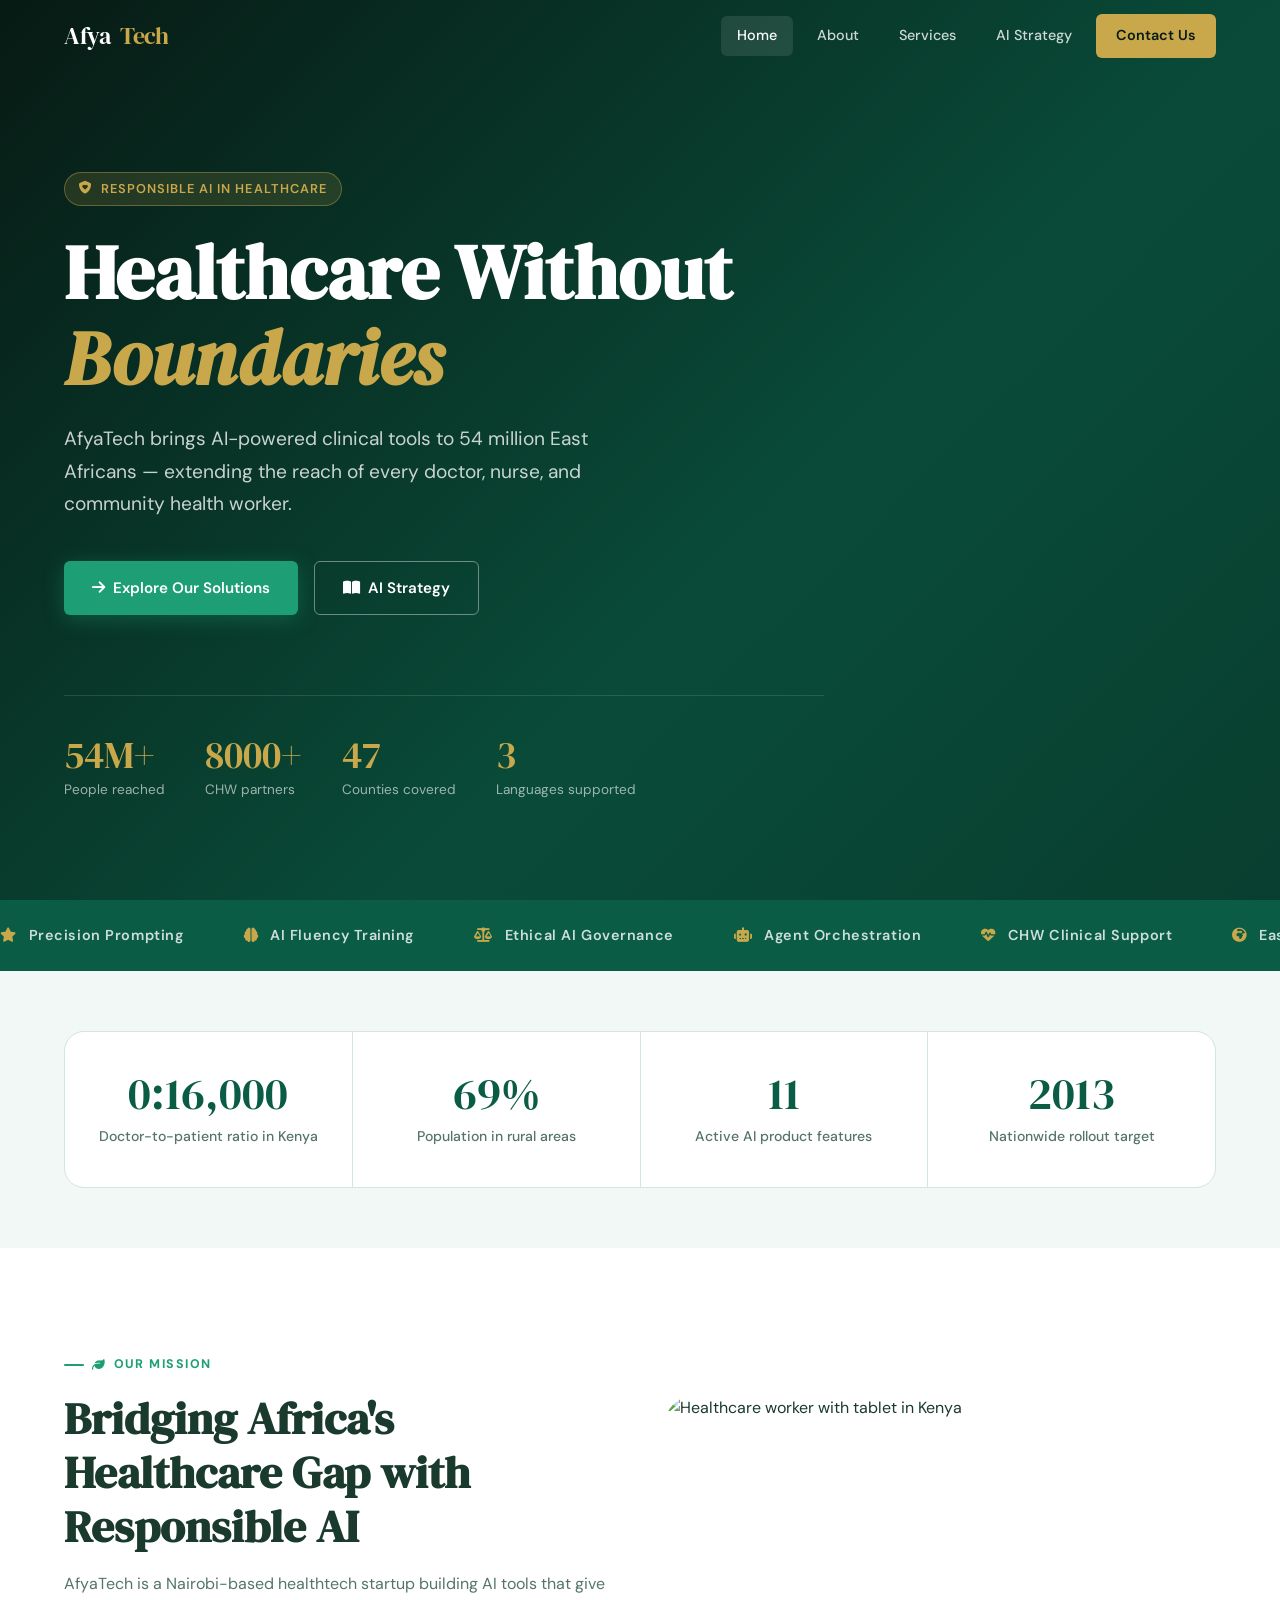
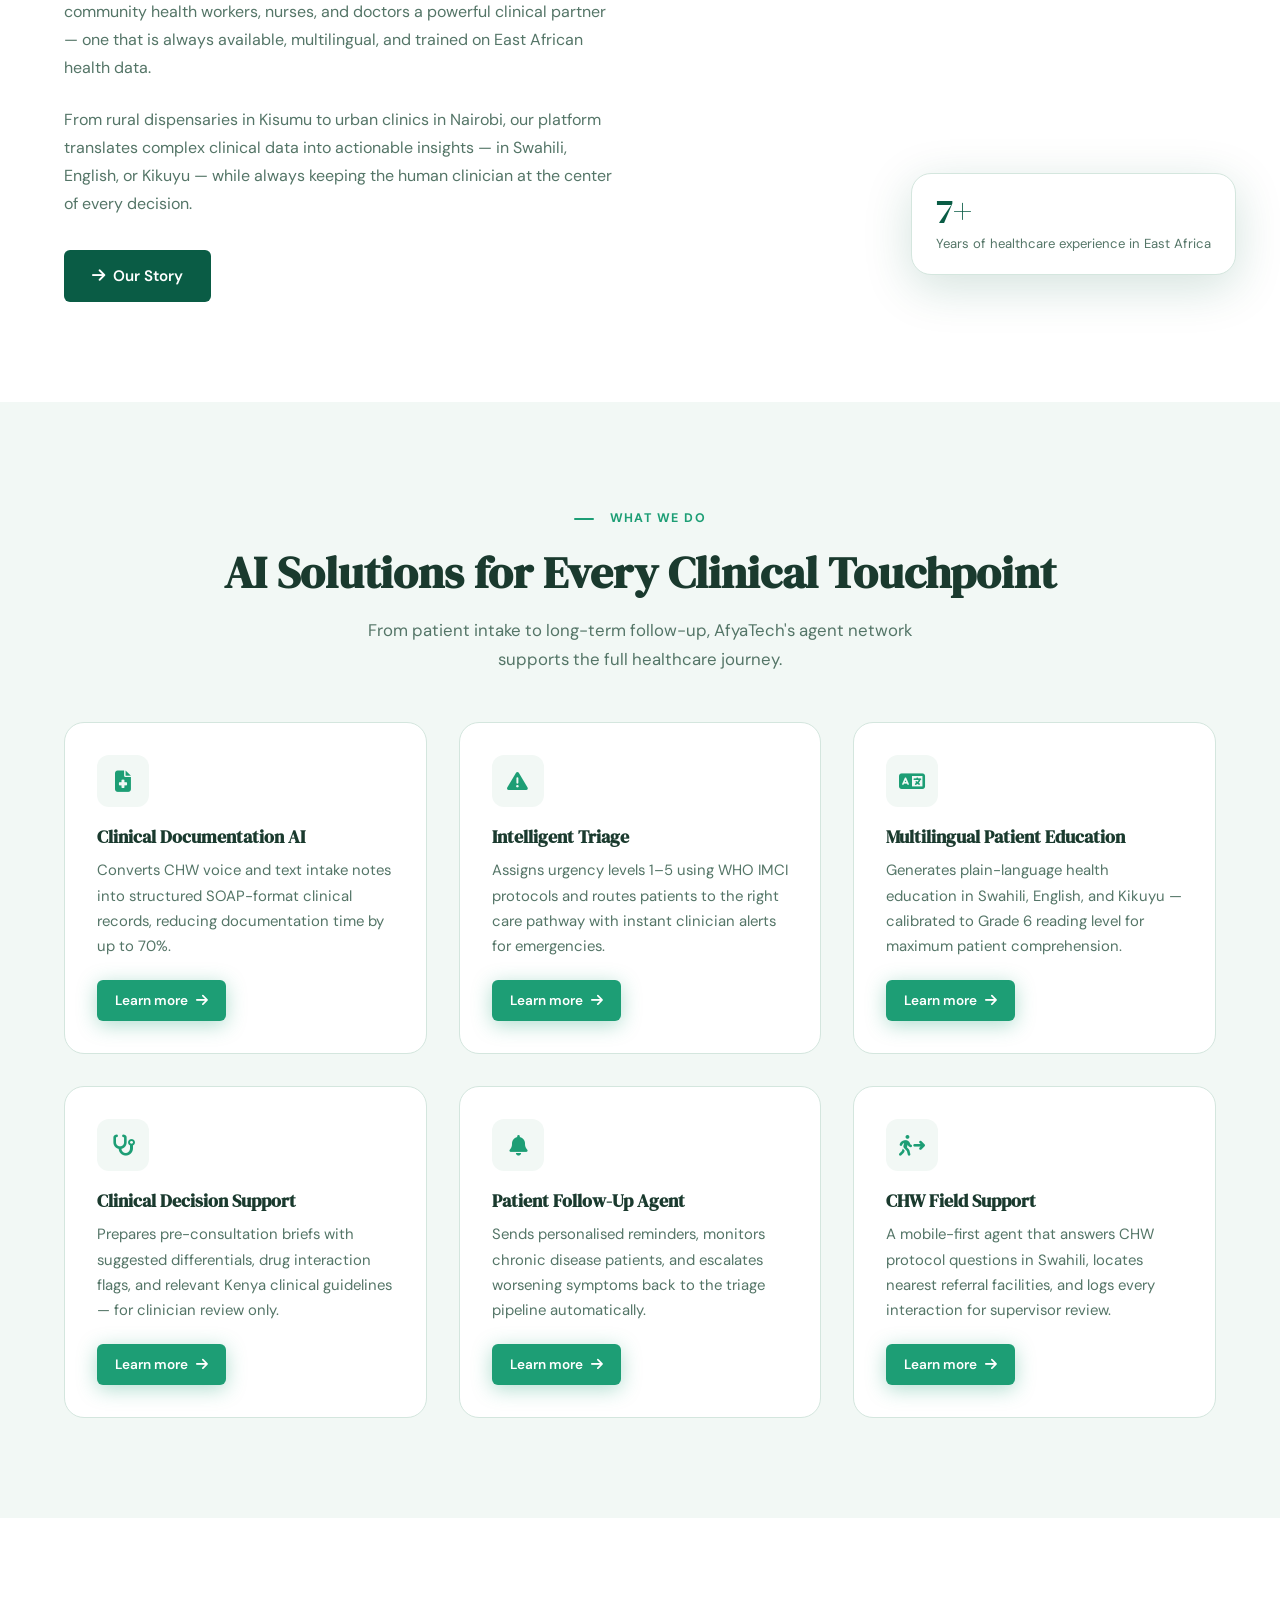
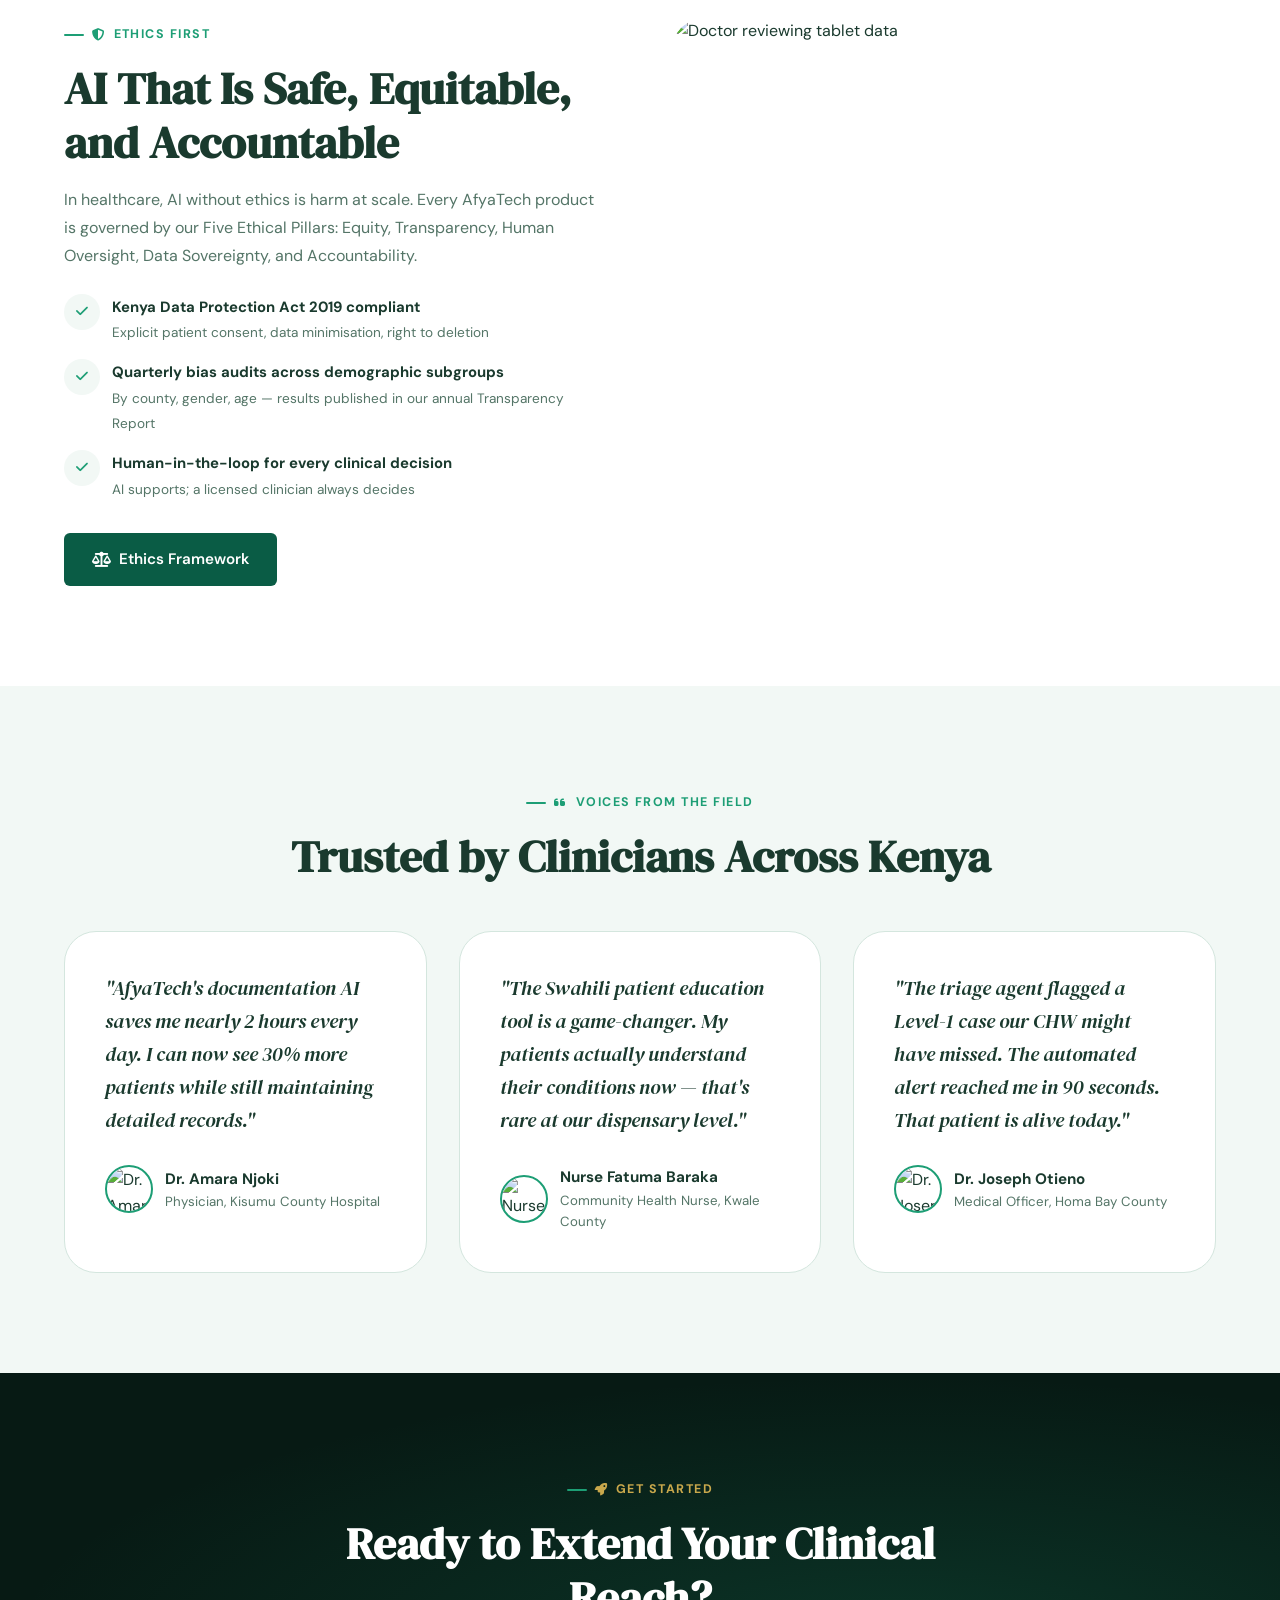
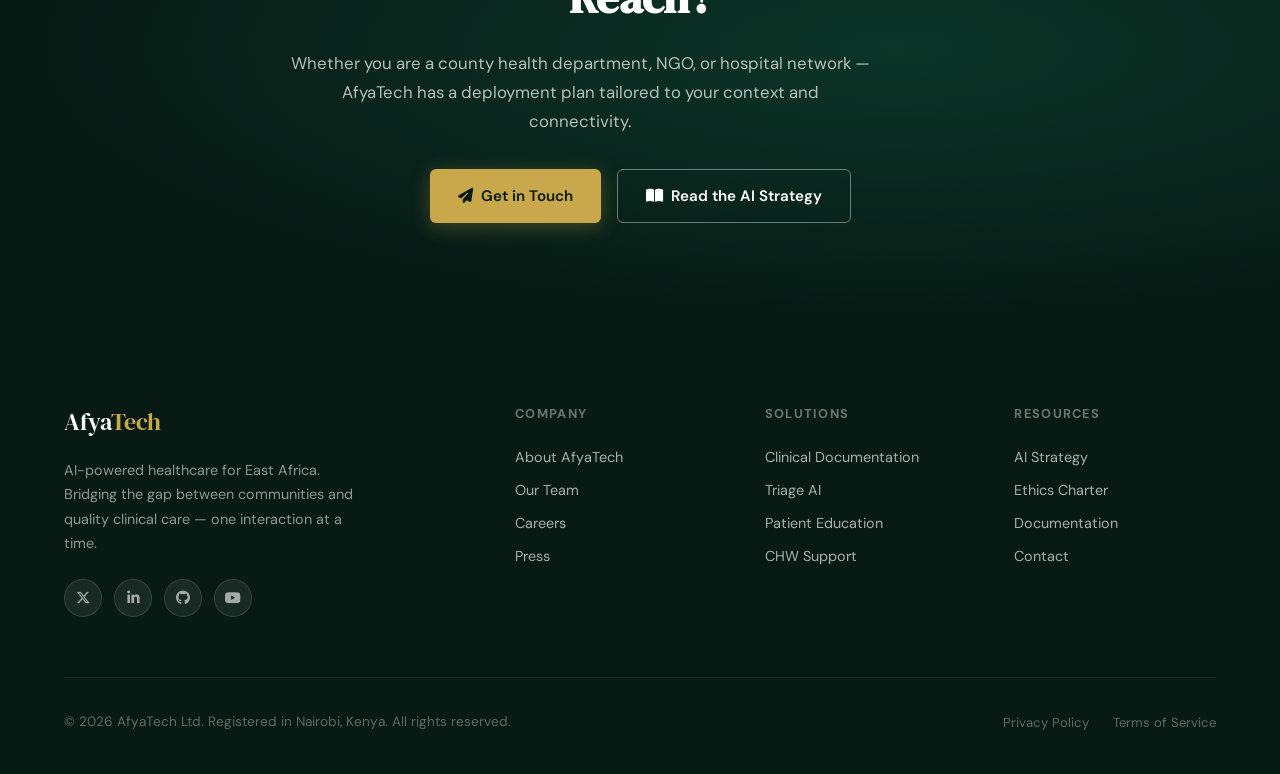
==== index.html @ 23328d5f "first commit" ====
<!DOCTYPE html>
<html lang="en">
<head>
  <meta charset="UTF-8" />
  <meta name="viewport" content="width=device-width, initial-scale=1.0" />
  <title>AfyaTech — AI-Powered Healthcare for East Africa</title>
  <meta name="description" content="AfyaTech extends quality healthcare to underserved communities across East Africa using responsible, locally-grounded artificial intelligence." />
  <link rel="stylesheet" href="css/style.css" />
  <link rel="stylesheet" href="https://cdnjs.cloudflare.com/ajax/libs/font-awesome/6.5.0/css/all.min.css" />
  <style>
    /* Home-specific styles */
    .hero--home {
      min-height: 100vh;
      background: var(--clr-dark);
    }
    .hero--home .hero__bg {
      background-image: url('https://images.unsplash.com/photo-1582719471384-894fbb16e074?w=1800&q=80');
      background-position: center 30%;
    }
    .process-step {
      text-align: center;
      padding: 32px 20px;
    }
    .process-num {
      font-family: var(--ff-display);
      font-size: 3.5rem;
      color: var(--clr-border);
      line-height: 1;
      margin-bottom: 12px;
    }
    .testimonial {
      background: var(--clr-white);
      border: 1px solid var(--clr-border);
      border-radius: var(--radius-xl);
      padding: 40px;
    }
    .testimonial__quote {
      font-family: var(--ff-display);
      font-size: 1.25rem;
      font-style: italic;
      color: var(--clr-text);
      line-height: 1.65;
      margin-bottom: 28px;
    }
    .testimonial__avatar {
      width: 48px; height: 48px;
      border-radius: 50%;
      object-fit: cover;
      border: 2px solid var(--clr-secondary);
    }
    .testimonial__name { font-weight: 700; font-size: .95rem; color: var(--clr-text); }
    .testimonial__role { font-size: .83rem; color: var(--clr-muted); }
    .mission-strip {
      background: var(--clr-primary);
      padding: 24px 0;
      overflow: hidden;
    }
    .mission-strip__inner {
      display: flex; gap: 60px;
      animation: ticker 30s linear infinite;
      white-space: nowrap;
    }
    .mission-strip__item {
      display: flex; align-items: center; gap: 12px;
      font-size: .9rem; font-weight: 600;
      color: rgba(255,255,255,.8);
      letter-spacing: .04em;
    }
    .mission-strip__item i { color: var(--clr-accent); }
    @keyframes ticker {
      from { transform: translateX(0); }
      to   { transform: translateX(-50%); }
    }
    .partner-logo {
      height: 36px;
      opacity: .4;
      filter: grayscale(100%);
      transition: opacity var(--transition), filter var(--transition);
    }
    .partner-logo:hover { opacity: .8; filter: none; }
    .partners-strip { display: flex; align-items: center; justify-content: center; gap: 48px; flex-wrap: wrap; }
    .img-pair { position: relative; }
    .img-pair__main {
      border-radius: var(--radius-xl);
      overflow: hidden;
      height: 460px;
    }
    .img-pair__main img { width: 100%; height: 100%; object-fit: cover; }
    .img-pair__badge {
      position: absolute;
      bottom: -20px; right: -20px;
      background: var(--clr-white);
      border: 1px solid var(--clr-border);
      border-radius: var(--radius-lg);
      padding: 20px 24px;
      box-shadow: var(--shadow-lg);
      min-width: 180px;
    }
    .img-pair__badge-val {
      font-family: var(--ff-display);
      font-size: 2.2rem;
      color: var(--clr-primary);
      line-height: 1;
      margin-bottom: 4px;
    }
    .img-pair__badge-lbl { font-size: .82rem; color: var(--clr-muted); }
  </style>
</head>
<body>

  <!-- NAVIGATION -->
  <nav class="nav" aria-label="Main navigation">
    <div class="container nav__inner">
      <a href="index.html" class="nav__logo">Afya<span class="nav__logo-dot">Tech</span></a>
      <div class="nav__links">
        <a href="index.html"    class="nav__link">Home</a>
        <a href="about.html"    class="nav__link">About</a>
        <a href="services.html" class="nav__link">Services</a>
        <a href="strategy.html" class="nav__link">AI Strategy</a>
        <a href="contact.html"  class="nav__link nav__cta">Contact Us</a>
      </div>
      <button class="nav__burger" aria-label="Toggle menu" aria-expanded="false">
        <span></span><span></span><span></span>
      </button>
    </div>
    <div class="nav__mobile">
      <a href="index.html"    class="nav__link">Home</a>
      <a href="about.html"    class="nav__link">About</a>
      <a href="services.html" class="nav__link">Services</a>
      <a href="strategy.html" class="nav__link">AI Strategy</a>
      <a href="contact.html"  class="nav__link nav__cta">Contact Us</a>
    </div>
  </nav>

  <!-- HERO -->
  <section class="hero hero--home">
    <div class="hero__bg"></div>
    <div class="hero__overlay"></div>
    <div class="container" style="position:relative;z-index:2;width:100%;">
      <div class="hero__content">
        <div class="hero__badge"><i class="fa-solid fa-shield-heart"></i> Responsible AI in Healthcare</div>
        <h1 class="hero__title">
          Healthcare Without<br /><em>Boundaries</em>
        </h1>
        <p class="hero__subtitle">
          AfyaTech brings AI-powered clinical tools to 54 million East Africans — extending
          the reach of every doctor, nurse, and community health worker.
        </p>
        <div class="hero__actions">
          <a href="services.html" class="btn btn--primary"><i class="fa-solid fa-arrow-right"></i> Explore Our Solutions</a>
          <a href="strategy.html" class="btn btn--outline"><i class="fa-solid fa-book-open"></i> AI Strategy</a>
        </div>
        <div class="hero__stats">
          <div>
            <div class="hero__stat-val"><span data-target="54" data-suffix="M+">0M+</span></div>
            <div class="hero__stat-lbl">People reached</div>
          </div>
          <div>
            <div class="hero__stat-val"><span data-target="8000" data-suffix="+">0+</span></div>
            <div class="hero__stat-lbl">CHW partners</div>
          </div>
          <div>
            <div class="hero__stat-val"><span data-target="47" data-suffix="">0</span></div>
            <div class="hero__stat-lbl">Counties covered</div>
          </div>
          <div>
            <div class="hero__stat-val"><span data-target="3" data-suffix="">0</span></div>
            <div class="hero__stat-lbl">Languages supported</div>
          </div>
        </div>
      </div>
    </div>
  </section>

  <!-- TICKER STRIP -->
  <div class="mission-strip">
    <div class="mission-strip__inner">
      <div class="mission-strip__item"><i class="fa-solid fa-star"></i> Precision Prompting</div>
      <div class="mission-strip__item"><i class="fa-solid fa-brain"></i> AI Fluency Training</div>
      <div class="mission-strip__item"><i class="fa-solid fa-scale-balanced"></i> Ethical AI Governance</div>
      <div class="mission-strip__item"><i class="fa-solid fa-robot"></i> Agent Orchestration</div>
      <div class="mission-strip__item"><i class="fa-solid fa-heart-pulse"></i> CHW Clinical Support</div>
      <div class="mission-strip__item"><i class="fa-solid fa-globe-africa"></i> East Africa Focused</div>
      <div class="mission-strip__item"><i class="fa-solid fa-language"></i> Swahili · English · Kikuyu</div>
      <!-- duplicate for infinite scroll -->
      <div class="mission-strip__item"><i class="fa-solid fa-star"></i> Precision Prompting</div>
      <div class="mission-strip__item"><i class="fa-solid fa-brain"></i> AI Fluency Training</div>
      <div class="mission-strip__item"><i class="fa-solid fa-scale-balanced"></i> Ethical AI Governance</div>
      <div class="mission-strip__item"><i class="fa-solid fa-robot"></i> Agent Orchestration</div>
      <div class="mission-strip__item"><i class="fa-solid fa-heart-pulse"></i> CHW Clinical Support</div>
      <div class="mission-strip__item"><i class="fa-solid fa-globe-africa"></i> East Africa Focused</div>
      <div class="mission-strip__item"><i class="fa-solid fa-language"></i> Swahili · English · Kikuyu</div>
    </div>
  </div>

  <!-- STATS -->
  <section class="section--sm bg-light">
    <div class="container">
      <div class="stats-grid reveal">
        <div class="stat-box">
          <div class="stat-box__val"><span data-target="1" data-suffix=":16,000">0</span></div>
          <div class="stat-box__lbl">Doctor-to-patient ratio in Kenya</div>
        </div>
        <div class="stat-box">
          <div class="stat-box__val"><span data-target="70" data-suffix="%">0%</span></div>
          <div class="stat-box__lbl">Population in rural areas</div>
        </div>
        <div class="stat-box">
          <div class="stat-box__val"><span data-target="12" data-suffix="">0</span></div>
          <div class="stat-box__lbl">Active AI product features</div>
        </div>
        <div class="stat-box">
          <div class="stat-box__val"><span data-target="2027" data-suffix="">0</span></div>
          <div class="stat-box__lbl">Nationwide rollout target</div>
        </div>
      </div>
    </div>
  </section>

  <!-- ABOUT / MISSION -->
  <section class="section">
    <div class="container">
      <div class="grid-2">
        <div class="reveal" data-delay="0">
          <p class="section-eyebrow"><i class="fa-solid fa-leaf"></i> Our Mission</p>
          <h2 class="section-title">Bridging Africa's Healthcare Gap with Responsible AI</h2>
          <p class="mb-24">AfyaTech is a Nairobi-based healthtech startup building AI tools that give community health workers, nurses, and doctors a powerful clinical partner — one that is always available, multilingual, and trained on East African health data.</p>
          <p class="mb-32">From rural dispensaries in Kisumu to urban clinics in Nairobi, our platform translates complex clinical data into actionable insights — in Swahili, English, or Kikuyu — while always keeping the human clinician at the center of every decision.</p>
          <a href="about.html" class="btn btn--dark"><i class="fa-solid fa-arrow-right"></i> Our Story</a>
        </div>
        <div class="img-pair reveal" data-delay="150">
          <div class="img-pair__main">
            <img src="https://images.unsplash.com/photo-1551884170-09fb70a3a2ed?w=900&q=80" alt="Healthcare worker with tablet in Kenya" loading="lazy" />
          </div>
          <div class="img-pair__badge">
            <div class="img-pair__badge-val"><span data-target="8" data-suffix="+">0+</span></div>
            <div class="img-pair__badge-lbl">Years of healthcare experience in East Africa</div>
          </div>
        </div>
      </div>
    </div>
  </section>

  <!-- SERVICES OVERVIEW -->
  <section class="section bg-light">
    <div class="container">
      <div class="section-header--center mb-48 reveal">
        <p class="section-eyebrow"><i class="fa-solid fa-grid-2"></i> What We Do</p>
        <h2 class="section-title">AI Solutions for Every Clinical Touchpoint</h2>
        <p class="section-sub">From patient intake to long-term follow-up, AfyaTech's agent network supports the full healthcare journey.</p>
      </div>
      <div class="grid-3">
        <div class="card reveal" data-delay="0">
          <div class="card__icon"><i class="fa-solid fa-file-medical"></i></div>
          <h3 class="card__title">Clinical Documentation AI</h3>
          <p class="card__text">Converts CHW voice and text intake notes into structured SOAP-format clinical records, reducing documentation time by up to 70%.</p>
          <a href="services.html" class="btn btn--primary" style="margin-top:20px;font-size:.85rem;padding:10px 18px;">Learn more <i class="fa-solid fa-arrow-right"></i></a>
        </div>
        <div class="card reveal" data-delay="100">
          <div class="card__icon"><i class="fa-solid fa-triangle-exclamation"></i></div>
          <h3 class="card__title">Intelligent Triage</h3>
          <p class="card__text">Assigns urgency levels 1–5 using WHO IMCI protocols and routes patients to the right care pathway with instant clinician alerts for emergencies.</p>
          <a href="services.html" class="btn btn--primary" style="margin-top:20px;font-size:.85rem;padding:10px 18px;">Learn more <i class="fa-solid fa-arrow-right"></i></a>
        </div>
        <div class="card reveal" data-delay="200">
          <div class="card__icon"><i class="fa-solid fa-language"></i></div>
          <h3 class="card__title">Multilingual Patient Education</h3>
          <p class="card__text">Generates plain-language health education in Swahili, English, and Kikuyu — calibrated to Grade 6 reading level for maximum patient comprehension.</p>
          <a href="services.html" class="btn btn--primary" style="margin-top:20px;font-size:.85rem;padding:10px 18px;">Learn more <i class="fa-solid fa-arrow-right"></i></a>
        </div>
        <div class="card reveal" data-delay="0">
          <div class="card__icon"><i class="fa-solid fa-stethoscope"></i></div>
          <h3 class="card__title">Clinical Decision Support</h3>
          <p class="card__text">Prepares pre-consultation briefs with suggested differentials, drug interaction flags, and relevant Kenya clinical guidelines — for clinician review only.</p>
          <a href="services.html" class="btn btn--primary" style="margin-top:20px;font-size:.85rem;padding:10px 18px;">Learn more <i class="fa-solid fa-arrow-right"></i></a>
        </div>
        <div class="card reveal" data-delay="100">
          <div class="card__icon"><i class="fa-solid fa-bell"></i></div>
          <h3 class="card__title">Patient Follow-Up Agent</h3>
          <p class="card__text">Sends personalised reminders, monitors chronic disease patients, and escalates worsening symptoms back to the triage pipeline automatically.</p>
          <a href="services.html" class="btn btn--primary" style="margin-top:20px;font-size:.85rem;padding:10px 18px;">Learn more <i class="fa-solid fa-arrow-right"></i></a>
        </div>
        <div class="card reveal" data-delay="200">
          <div class="card__icon"><i class="fa-solid fa-person-walking-arrow-right"></i></div>
          <h3 class="card__title">CHW Field Support</h3>
          <p class="card__text">A mobile-first agent that answers CHW protocol questions in Swahili, locates nearest referral facilities, and logs every interaction for supervisor review.</p>
          <a href="services.html" class="btn btn--primary" style="margin-top:20px;font-size:.85rem;padding:10px 18px;">Learn more <i class="fa-solid fa-arrow-right"></i></a>
        </div>
      </div>
    </div>
  </section>

  <!-- IMAGE CONTENT SECTION -->
  <section class="section">
    <div class="container">
      <div class="grid-2" style="gap:64px;">
        <div class="reveal">
          <p class="section-eyebrow"><i class="fa-solid fa-shield-halved"></i> Ethics First</p>
          <h2 class="section-title">AI That Is Safe, Equitable, and Accountable</h2>
          <p class="mb-24">In healthcare, AI without ethics is harm at scale. Every AfyaTech product is governed by our Five Ethical Pillars: Equity, Transparency, Human Oversight, Data Sovereignty, and Accountability.</p>
          <div style="display:flex;flex-direction:column;gap:14px;margin-bottom:32px;">
            <div style="display:flex;align-items:flex-start;gap:12px;">
              <div style="width:36px;height:36px;background:var(--clr-light);border-radius:50%;display:flex;align-items:center;justify-content:center;flex-shrink:0;"><i class="fa-solid fa-check" style="color:var(--clr-secondary);font-size:.85rem;"></i></div>
              <div><strong style="font-size:.93rem;">Kenya Data Protection Act 2019 compliant</strong><br/><span style="font-size:.85rem;color:var(--clr-muted);">Explicit patient consent, data minimisation, right to deletion</span></div>
            </div>
            <div style="display:flex;align-items:flex-start;gap:12px;">
              <div style="width:36px;height:36px;background:var(--clr-light);border-radius:50%;display:flex;align-items:center;justify-content:center;flex-shrink:0;"><i class="fa-solid fa-check" style="color:var(--clr-secondary);font-size:.85rem;"></i></div>
              <div><strong style="font-size:.93rem;">Quarterly bias audits across demographic subgroups</strong><br/><span style="font-size:.85rem;color:var(--clr-muted);">By county, gender, age — results published in our annual Transparency Report</span></div>
            </div>
            <div style="display:flex;align-items:flex-start;gap:12px;">
              <div style="width:36px;height:36px;background:var(--clr-light);border-radius:50%;display:flex;align-items:center;justify-content:center;flex-shrink:0;"><i class="fa-solid fa-check" style="color:var(--clr-secondary);font-size:.85rem;"></i></div>
              <div><strong style="font-size:.93rem;">Human-in-the-loop for every clinical decision</strong><br/><span style="font-size:.85rem;color:var(--clr-muted);">AI supports; a licensed clinician always decides</span></div>
            </div>
          </div>
          <a href="strategy.html#ethics" class="btn btn--dark"><i class="fa-solid fa-scale-balanced"></i> Ethics Framework</a>
        </div>
        <div class="split-img reveal" data-delay="150">
          <img src="https://images.unsplash.com/photo-1576091160550-2173dba999ef?w=900&q=80" alt="Doctor reviewing tablet data" loading="lazy" style="border-radius:var(--radius-xl);width:100%;height:480px;object-fit:cover;" />
        </div>
      </div>
    </div>
  </section>

  <!-- TESTIMONIALS -->
  <section class="section bg-light">
    <div class="container">
      <div class="section-header--center mb-48 reveal">
        <p class="section-eyebrow"><i class="fa-solid fa-quote-left"></i> Voices from the Field</p>
        <h2 class="section-title">Trusted by Clinicians Across Kenya</h2>
      </div>
      <div class="grid-3">
        <div class="testimonial reveal" data-delay="0">
          <p class="testimonial__quote">"AfyaTech's documentation AI saves me nearly 2 hours every day. I can now see 30% more patients while still maintaining detailed records."</p>
          <div style="display:flex;align-items:center;gap:12px;">
            <img class="testimonial__avatar" src="https://images.unsplash.com/photo-1612349317150-e413f6a5b16d?w=100&q=80" alt="Dr. Amara Njoki" loading="lazy" />
            <div><div class="testimonial__name">Dr. Amara Njoki</div><div class="testimonial__role">Physician, Kisumu County Hospital</div></div>
          </div>
        </div>
        <div class="testimonial reveal" data-delay="100">
          <p class="testimonial__quote">"The Swahili patient education tool is a game-changer. My patients actually understand their conditions now — that's rare at our dispensary level."</p>
          <div style="display:flex;align-items:center;gap:12px;">
            <img class="testimonial__avatar" src="https://images.unsplash.com/photo-1559839734-2b71ea197ec2?w=100&q=80" alt="Nurse Fatuma Baraka" loading="lazy" />
            <div><div class="testimonial__name">Nurse Fatuma Baraka</div><div class="testimonial__role">Community Health Nurse, Kwale County</div></div>
          </div>
        </div>
        <div class="testimonial reveal" data-delay="200">
          <p class="testimonial__quote">"The triage agent flagged a Level-1 case our CHW might have missed. The automated alert reached me in 90 seconds. That patient is alive today."</p>
          <div style="display:flex;align-items:center;gap:12px;">
            <img class="testimonial__avatar" src="https://images.unsplash.com/photo-1537368910025-700350fe46c7?w=100&q=80" alt="Dr. Joseph Otieno" loading="lazy" />
            <div><div class="testimonial__name">Dr. Joseph Otieno</div><div class="testimonial__role">Medical Officer, Homa Bay County</div></div>
          </div>
        </div>
      </div>
    </div>
  </section>

  <!-- CTA SECTION -->
  <section class="section cta-section">
    <div class="container" style="position:relative;z-index:2;">
      <div style="max-width:700px;margin:0 auto;text-align:center;">
        <p class="section-eyebrow" style="justify-content:center;color:var(--clr-accent);"><i class="fa-solid fa-rocket"></i> Get Started</p>
        <h2 class="section-title section-title--white mb-24">Ready to Extend Your Clinical Reach?</h2>
        <p class="section-sub section-sub--white mb-32">Whether you are a county health department, NGO, or hospital network — AfyaTech has a deployment plan tailored to your context and connectivity.</p>
        <div style="display:flex;gap:16px;justify-content:center;flex-wrap:wrap;">
          <a href="contact.html" class="btn btn--gold"><i class="fa-solid fa-paper-plane"></i> Get in Touch</a>
          <a href="strategy.html" class="btn btn--outline"><i class="fa-solid fa-book-open"></i> Read the AI Strategy</a>
        </div>
      </div>
    </div>
  </section>

  <!-- FOOTER -->
  <footer class="footer">
    <div class="container">
      <div class="footer__grid">
        <div class="footer__brand">
          <div class="footer__logo">Afya<span style="color:var(--clr-accent);">Tech</span></div>
          <p>AI-powered healthcare for East Africa. Bridging the gap between communities and quality clinical care — one interaction at a time.</p>
          <div class="footer__socials" style="margin-top:24px;">
            <a href="#" class="footer__social" aria-label="Twitter"><i class="fa-brands fa-x-twitter"></i></a>
            <a href="#" class="footer__social" aria-label="LinkedIn"><i class="fa-brands fa-linkedin-in"></i></a>
            <a href="#" class="footer__social" aria-label="GitHub"><i class="fa-brands fa-github"></i></a>
            <a href="#" class="footer__social" aria-label="YouTube"><i class="fa-brands fa-youtube"></i></a>
          </div>
        </div>
        <div>
          <p class="footer__col-title">Company</p>
          <a href="about.html"    class="footer__link">About AfyaTech</a>
          <a href="about.html#team"   class="footer__link">Our Team</a>
          <a href="contact.html"  class="footer__link">Careers</a>
          <a href="contact.html"  class="footer__link">Press</a>
        </div>
        <div>
          <p class="footer__col-title">Solutions</p>
          <a href="services.html" class="footer__link">Clinical Documentation</a>
          <a href="services.html" class="footer__link">Triage AI</a>
          <a href="services.html" class="footer__link">Patient Education</a>
          <a href="services.html" class="footer__link">CHW Support</a>
        </div>
        <div>
          <p class="footer__col-title">Resources</p>
          <a href="strategy.html" class="footer__link">AI Strategy</a>
          <a href="strategy.html" class="footer__link">Ethics Charter</a>
          <a href="contact.html"  class="footer__link">Documentation</a>
          <a href="contact.html"  class="footer__link">Contact</a>
        </div>
      </div>
      <div class="footer__bottom">
        <p class="footer__copy">&copy; 2026 AfyaTech Ltd. Registered in Nairobi, Kenya. All rights reserved.</p>
        <div style="display:flex;gap:24px;">
          <a href="#" style="font-size:.82rem;color:rgba(255,255,255,.35);">Privacy Policy</a>
          <a href="#" style="font-size:.82rem;color:rgba(255,255,255,.35);">Terms of Service</a>
        </div>
      </div>
    </div>
  </footer>

  <script src="js/main.js"></script>
</body>
</html>
---- css/style.css ----
/* ============================================================
   AfyaTech — Global Stylesheet
   Theme: Refined Medical Green · DM Serif + DM Sans
   ============================================================ */

@import url('https://fonts.googleapis.com/css2?family=DM+Serif+Display:ital@0;1&family=DM+Sans:wght@300;400;500;600;700&display=swap');

/* ---------- CSS Variables ---------- */
:root {
  --clr-primary:   #0A5C45;
  --clr-secondary: #1D9E75;
  --clr-accent:    #C9A84C;
  --clr-dark:      #071A14;
  --clr-mid:       #1A3A2E;
  --clr-light:     #F2F8F5;
  --clr-white:     #FFFFFF;
  --clr-text:      #1A3A2E;
  --clr-muted:     #547567;
  --clr-border:    #D4E6DE;

  --ff-display: 'DM Serif Display', Georgia, serif;
  --ff-body:    'DM Sans', system-ui, sans-serif;

  --radius-sm: 6px;
  --radius-md: 12px;
  --radius-lg: 20px;
  --radius-xl: 32px;

  --shadow-sm: 0 1px 4px rgba(10,92,69,.08);
  --shadow-md: 0 4px 20px rgba(10,92,69,.12);
  --shadow-lg: 0 12px 48px rgba(10,92,69,.18);

  --nav-h: 72px;
  --max-w: 1200px;
  --transition: 0.3s cubic-bezier(.25,.46,.45,.94);
}

/* ---------- Reset ---------- */
*, *::before, *::after { box-sizing: border-box; margin: 0; padding: 0; }
html { scroll-behavior: smooth; -webkit-text-size-adjust: 100%; }
body {
  font-family: var(--ff-body);
  color: var(--clr-text);
  background: var(--clr-white);
  line-height: 1.6;
  overflow-x: hidden;
}
img { display: block; max-width: 100%; }
a { text-decoration: none; color: inherit; }
button { font-family: var(--ff-body); cursor: pointer; border: none; background: none; }
ul { list-style: none; }

/* ---------- Typography ---------- */
.display { font-family: var(--ff-display); }
h1,h2,h3,h4,h5 { font-family: var(--ff-display); line-height: 1.2; color: var(--clr-text); }
h1 { font-size: clamp(2.4rem, 5vw, 4rem); }
h2 { font-size: clamp(1.8rem, 3.5vw, 2.8rem); }
h3 { font-size: clamp(1.2rem, 2vw, 1.5rem); }
h4 { font-size: 1.1rem; font-weight: 600; }
p  { font-size: 1rem; line-height: 1.75; color: var(--clr-muted); }

/* ---------- Layout ---------- */
.container { width: 100%; max-width: var(--max-w); margin: 0 auto; padding: 0 24px; }
.section    { padding: 100px 0; }
.section--sm { padding: 60px 0; }
.grid-2 { display: grid; grid-template-columns: 1fr 1fr; gap: 48px; align-items: center; }
.grid-3 { display: grid; grid-template-columns: repeat(3, 1fr); gap: 32px; }
.grid-4 { display: grid; grid-template-columns: repeat(4, 1fr); gap: 24px; }

/* ---------- Navigation ---------- */
.nav {
  position: fixed; top: 0; left: 0; right: 0;
  height: var(--nav-h);
  z-index: 1000;
  transition: background var(--transition), box-shadow var(--transition);
}
.nav.scrolled {
  background: rgba(7,26,20,.97);
  backdrop-filter: blur(16px);
  box-shadow: 0 2px 24px rgba(0,0,0,.25);
}
.nav__inner {
  display: flex; align-items: center; justify-content: space-between;
  height: 100%;
}
.nav__logo {
  display: flex; align-items: center; gap: 10px;
  font-family: var(--ff-display);
  font-size: 1.5rem;
  color: var(--clr-white);
  letter-spacing: -.02em;
}
.nav__logo-dot { color: var(--clr-accent); }
.nav__links {
  display: flex; align-items: center; gap: 8px;
}
.nav__link {
  font-size: .9rem;
  font-weight: 500;
  color: rgba(255,255,255,.8);
  padding: 8px 16px;
  border-radius: var(--radius-sm);
  transition: color var(--transition), background var(--transition);
}
.nav__link:hover,
.nav__link.active { color: var(--clr-white); background: rgba(255,255,255,.1); }
.nav__cta {
  background: var(--clr-accent);
  color: var(--clr-dark) !important;
  font-weight: 600;
  padding: 10px 20px;
  border-radius: var(--radius-sm);
  transition: opacity var(--transition), transform var(--transition);
}
.nav__cta:hover { opacity: .9; transform: translateY(-1px); }
.nav__burger {
  display: none;
  flex-direction: column; gap: 5px;
  padding: 8px; cursor: pointer;
}
.nav__burger span {
  width: 24px; height: 2px;
  background: var(--clr-white);
  border-radius: 2px;
  transition: var(--transition);
}
.nav__mobile {
  display: none;
  position: fixed; top: var(--nav-h); left: 0; right: 0;
  background: rgba(7,26,20,.98);
  backdrop-filter: blur(16px);
  padding: 24px;
  flex-direction: column; gap: 4px;
  z-index: 999;
  border-top: 1px solid rgba(255,255,255,.08);
}
.nav__mobile.open { display: flex; }
.nav__mobile .nav__link {
  width: 100%; padding: 14px 16px;
  border-radius: var(--radius-md);
  font-size: 1rem;
}
.nav__mobile .nav__cta { width: 100%; text-align: center; margin-top: 8px; }

/* ---------- Hero ---------- */
.hero {
  min-height: 100vh;
  position: relative;
  display: flex; align-items: center;
  overflow: hidden;
  padding-top: var(--nav-h);
}
.hero__bg {
  position: absolute; inset: 0;
  background-size: cover; background-position: center;
}
.hero__overlay {
  position: absolute; inset: 0;
  background: linear-gradient(135deg, rgba(7,26,20,.92) 0%, rgba(10,92,69,.75) 60%, rgba(10,92,69,.55) 100%);
}
.hero__content {
  position: relative; z-index: 2;
  max-width: 760px;
}
.hero__badge {
  display: inline-flex; align-items: center; gap: 8px;
  background: rgba(201,168,76,.15);
  border: 1px solid rgba(201,168,76,.4);
  color: var(--clr-accent);
  font-size: .8rem;
  font-weight: 600;
  letter-spacing: .08em;
  text-transform: uppercase;
  padding: 6px 14px;
  border-radius: 40px;
  margin-bottom: 24px;
}
.hero__title {
  font-family: var(--ff-display);
  font-size: clamp(2.8rem, 6vw, 5rem);
  color: var(--clr-white);
  line-height: 1.1;
  margin-bottom: 24px;
}
.hero__title em { color: var(--clr-accent); font-style: italic; }
.hero__subtitle {
  font-size: clamp(1rem, 2vw, 1.2rem);
  color: rgba(255,255,255,.78);
  max-width: 560px;
  margin-bottom: 40px;
  line-height: 1.7;
}
.hero__actions { display: flex; gap: 16px; flex-wrap: wrap; }
.hero__stats {
  position: relative; z-index: 2;
  display: flex; gap: 40px;
  margin-top: 80px;
  padding-top: 40px;
  border-top: 1px solid rgba(255,255,255,.12);
}
.hero__stat-val {
  font-family: var(--ff-display);
  font-size: 2.4rem;
  color: var(--clr-white);
  line-height: 1;
}
.hero__stat-val span { color: var(--clr-accent); }
.hero__stat-lbl { font-size: .85rem; color: rgba(255,255,255,.6); margin-top: 4px; }

/* ---------- Buttons ---------- */
.btn {
  display: inline-flex; align-items: center; gap: 8px;
  padding: 14px 28px;
  border-radius: var(--radius-sm);
  font-size: .95rem;
  font-weight: 600;
  font-family: var(--ff-body);
  transition: all var(--transition);
  cursor: pointer;
}
.btn--primary {
  background: var(--clr-secondary);
  color: var(--clr-white);
  box-shadow: 0 4px 20px rgba(29,158,117,.35);
}
.btn--primary:hover { background: #189568; transform: translateY(-2px); box-shadow: 0 8px 28px rgba(29,158,117,.45); }
.btn--outline {
  border: 1.5px solid rgba(255,255,255,.4);
  color: var(--clr-white);
  background: transparent;
}
.btn--outline:hover { border-color: var(--clr-white); background: rgba(255,255,255,.08); }
.btn--gold {
  background: var(--clr-accent);
  color: var(--clr-dark);
  box-shadow: 0 4px 20px rgba(201,168,76,.3);
}
.btn--gold:hover { opacity: .9; transform: translateY(-2px); }
.btn--dark {
  background: var(--clr-primary);
  color: var(--clr-white);
}
.btn--dark:hover { background: var(--clr-mid); transform: translateY(-2px); }

/* ---------- Section Headers ---------- */
.section-eyebrow {
  display: inline-flex; align-items: center; gap: 8px;
  font-size: .78rem;
  font-weight: 700;
  letter-spacing: .12em;
  text-transform: uppercase;
  color: var(--clr-secondary);
  margin-bottom: 16px;
}
.section-eyebrow::before {
  content: '';
  width: 20px; height: 2px;
  background: var(--clr-secondary);
  border-radius: 2px;
}
.section-title { margin-bottom: 16px; color: var(--clr-text); }
.section-title--white { color: var(--clr-white); }
.section-sub { font-size: 1.05rem; color: var(--clr-muted); max-width: 580px; line-height: 1.75; }
.section-sub--white { color: rgba(255,255,255,.7); }
.section-header--center { text-align: center; }
.section-header--center .section-sub { margin: 0 auto; }
.section-header--center .section-eyebrow { justify-content: center; }

/* ---------- Cards ---------- */
.card {
  background: var(--clr-white);
  border: 1px solid var(--clr-border);
  border-radius: var(--radius-lg);
  padding: 32px;
  transition: transform var(--transition), box-shadow var(--transition);
}
.card:hover { transform: translateY(-4px); box-shadow: var(--shadow-lg); }
.card__icon {
  width: 52px; height: 52px;
  background: var(--clr-light);
  border-radius: var(--radius-md);
  display: flex; align-items: center; justify-content: center;
  font-size: 1.3rem;
  color: var(--clr-secondary);
  margin-bottom: 20px;
}
.card__title { font-size: 1.1rem; margin-bottom: 10px; color: var(--clr-text); }
.card__text { font-size: .93rem; color: var(--clr-muted); line-height: 1.7; }

/* ---------- Image Blocks ---------- */
.img-rounded {
  border-radius: var(--radius-xl);
  overflow: hidden;
  position: relative;
}
.img-rounded img { width: 100%; height: 100%; object-fit: cover; }

/* ---------- Badges / Pills ---------- */
.pill {
  display: inline-flex; align-items: center; gap: 6px;
  font-size: .78rem; font-weight: 600;
  padding: 5px 12px;
  border-radius: 40px;
}
.pill--green { background: #E1F5EE; color: #085041; }
.pill--gold  { background: #FDF0D0; color: #6B4B00; }
.pill--red   { background: #FBEAEA; color: #7C1F1F; }
.pill--blue  { background: #E6F1FB; color: #0C447C; }

/* ---------- Stats Row ---------- */
.stats-grid {
  display: grid;
  grid-template-columns: repeat(4, 1fr);
  gap: 1px;
  background: var(--clr-border);
  border: 1px solid var(--clr-border);
  border-radius: var(--radius-lg);
  overflow: hidden;
}
.stat-box {
  background: var(--clr-white);
  padding: 40px 32px;
  text-align: center;
}
.stat-box__val {
  font-family: var(--ff-display);
  font-size: 2.8rem;
  color: var(--clr-primary);
  line-height: 1;
  margin-bottom: 8px;
}
.stat-box__val sup { font-size: 1.2rem; }
.stat-box__lbl { font-size: .88rem; color: var(--clr-muted); font-weight: 500; }

/* ---------- Terrain Section ---------- */
.terrain-tab-bar {
  display: flex; gap: 8px; flex-wrap: wrap;
  border-bottom: 2px solid var(--clr-border);
  margin-bottom: 48px;
  padding-bottom: 0;
}
.terrain-tab {
  font-size: .9rem; font-weight: 600;
  padding: 12px 20px;
  border-radius: var(--radius-sm) var(--radius-sm) 0 0;
  color: var(--clr-muted);
  cursor: pointer;
  border-bottom: 2px solid transparent;
  margin-bottom: -2px;
  transition: all var(--transition);
  display: flex; align-items: center; gap: 8px;
}
.terrain-tab.active { color: var(--clr-primary); border-color: var(--clr-primary); }
.terrain-tab:hover:not(.active) { color: var(--clr-text); }
.terrain-panel { display: none; }
.terrain-panel.active { display: block; animation: fadeIn .3s ease; }
@keyframes fadeIn { from { opacity: 0; transform: translateY(8px); } to { opacity: 1; transform: none; } }

/* ---------- Timeline ---------- */
.timeline { position: relative; padding-left: 40px; }
.timeline::before {
  content: '';
  position: absolute; left: 11px; top: 0; bottom: 0;
  width: 2px;
  background: linear-gradient(to bottom, var(--clr-secondary), var(--clr-border));
}
.timeline-item {
  position: relative;
  margin-bottom: 40px;
}
.timeline-item::before {
  content: '';
  position: absolute;
  left: -35px; top: 6px;
  width: 12px; height: 12px;
  background: var(--clr-secondary);
  border: 3px solid var(--clr-white);
  border-radius: 50%;
  box-shadow: 0 0 0 3px var(--clr-secondary);
}
.timeline-item__date { font-size: .8rem; font-weight: 700; color: var(--clr-secondary); letter-spacing: .06em; text-transform: uppercase; margin-bottom: 6px; }
.timeline-item__title { font-size: 1.05rem; margin-bottom: 6px; }
.timeline-item__text { font-size: .93rem; color: var(--clr-muted); }

/* ---------- Dark CTA Section ---------- */
.cta-section {
  background: var(--clr-dark);
  position: relative;
  overflow: hidden;
}
.cta-section::before {
  content: '';
  position: absolute; inset: 0;
  background: radial-gradient(ellipse at 70% 50%, rgba(29,158,117,.2), transparent 70%);
  pointer-events: none;
}

/* ---------- Feature Image Card ---------- */
.img-card {
  border-radius: var(--radius-xl);
  overflow: hidden;
  height: 480px;
  position: relative;
}
.img-card img {
  width: 100%; height: 100%;
  object-fit: cover;
  transition: transform .6s ease;
}
.img-card:hover img { transform: scale(1.04); }
.img-card__overlay {
  position: absolute; inset: 0;
  background: linear-gradient(to top, rgba(7,26,20,.85) 0%, transparent 60%);
}
.img-card__content {
  position: absolute; bottom: 0; left: 0; right: 0;
  padding: 32px;
}
.img-card__content h3 { color: var(--clr-white); margin-bottom: 8px; }
.img-card__content p { color: rgba(255,255,255,.75); font-size: .9rem; }

/* ---------- Form ---------- */
.form-group { margin-bottom: 20px; }
.form-label { display: block; font-size: .88rem; font-weight: 600; color: var(--clr-text); margin-bottom: 6px; }
.form-input, .form-textarea, .form-select {
  width: 100%;
  padding: 12px 16px;
  border: 1.5px solid var(--clr-border);
  border-radius: var(--radius-md);
  font-size: .95rem;
  font-family: var(--ff-body);
  color: var(--clr-text);
  background: var(--clr-white);
  transition: border-color var(--transition);
  outline: none;
}
.form-input:focus, .form-textarea:focus, .form-select:focus {
  border-color: var(--clr-secondary);
  box-shadow: 0 0 0 3px rgba(29,158,117,.1);
}
.form-textarea { resize: vertical; min-height: 140px; }

/* ---------- Page Hero (inner pages) ---------- */
.page-hero {
  padding: calc(var(--nav-h) + 80px) 0 80px;
  background: linear-gradient(135deg, var(--clr-dark) 0%, var(--clr-primary) 100%);
  position: relative;
  overflow: hidden;
}
.page-hero::before {
  content: '';
  position: absolute; inset: 0;
  background-image: radial-gradient(circle at 80% 50%, rgba(29,158,117,.15), transparent 60%);
}
.page-hero__content { position: relative; z-index: 2; max-width: 700px; }
.page-hero__eyebrow { color: var(--clr-accent); font-size: .78rem; font-weight: 700; letter-spacing: .1em; text-transform: uppercase; display: flex; align-items: center; gap: 8px; margin-bottom: 16px; }
.page-hero__title { color: var(--clr-white); margin-bottom: 20px; }
.page-hero__sub { color: rgba(255,255,255,.72); font-size: 1.1rem; max-width: 560px; }

/* ---------- Team Card ---------- */
.team-card {
  border-radius: var(--radius-lg);
  overflow: hidden;
  background: var(--clr-white);
  border: 1px solid var(--clr-border);
  transition: transform var(--transition), box-shadow var(--transition);
}
.team-card:hover { transform: translateY(-6px); box-shadow: var(--shadow-lg); }
.team-card__img { height: 240px; overflow: hidden; }
.team-card__img img { width: 100%; height: 100%; object-fit: cover; transition: transform .5s ease; }
.team-card:hover .team-card__img img { transform: scale(1.06); }
.team-card__body { padding: 24px; }
.team-card__name { font-size: 1.05rem; margin-bottom: 4px; }
.team-card__role { font-size: .85rem; color: var(--clr-secondary); font-weight: 600; margin-bottom: 12px; }
.team-card__bio { font-size: .88rem; color: var(--clr-muted); line-height: 1.65; }
.team-card__socials { display: flex; gap: 10px; margin-top: 16px; }
.team-card__social {
  width: 34px; height: 34px;
  border-radius: 50%;
  background: var(--clr-light);
  display: flex; align-items: center; justify-content: center;
  color: var(--clr-primary);
  font-size: .85rem;
  transition: background var(--transition), color var(--transition);
}
.team-card__social:hover { background: var(--clr-secondary); color: var(--clr-white); }

/* ---------- Value Prop / Dual Panel ---------- */
.split-section { overflow: hidden; }
.split-img {
  height: 100%;
  min-height: 460px;
  border-radius: var(--radius-xl);
  overflow: hidden;
}
.split-img img { width: 100%; height: 100%; object-fit: cover; }

/* ---------- Agent Flow ---------- */
.agent-flow {
  display: flex;
  flex-direction: column;
  gap: 0;
}
.agent-node {
  background: var(--clr-white);
  border: 1.5px solid var(--clr-border);
  border-radius: var(--radius-lg);
  padding: 20px 24px;
  display: flex;
  align-items: flex-start;
  gap: 16px;
  position: relative;
  transition: border-color var(--transition), box-shadow var(--transition);
}
.agent-node:hover { border-color: var(--clr-secondary); box-shadow: var(--shadow-md); }
.agent-node__icon {
  width: 44px; height: 44px; flex-shrink: 0;
  border-radius: var(--radius-md);
  display: flex; align-items: center; justify-content: center;
  font-size: 1.1rem;
}
.agent-node__label { font-size: .7rem; font-weight: 700; letter-spacing: .08em; text-transform: uppercase; margin-bottom: 4px; }
.agent-node__name { font-size: .95rem; font-weight: 600; margin-bottom: 4px; color: var(--clr-text); }
.agent-node__desc { font-size: .83rem; color: var(--clr-muted); line-height: 1.55; }
.agent-arrow {
  text-align: center; padding: 6px 0;
  color: var(--clr-secondary);
  font-size: 1.2rem;
}
.checkpoint {
  background: #FDF8E6;
  border: 1px solid #E8C84A;
  border-radius: var(--radius-md);
  padding: 10px 16px;
  font-size: .82rem;
  font-weight: 600;
  color: #6B4B00;
  display: flex; align-items: center; gap: 8px;
  margin: 2px 0;
}

/* ---------- Footer ---------- */
.footer {
  background: var(--clr-dark);
  padding: 80px 0 40px;
}
.footer__grid {
  display: grid;
  grid-template-columns: 2fr 1fr 1fr 1fr;
  gap: 48px;
  margin-bottom: 60px;
}
.footer__brand p { font-size: .9rem; color: rgba(255,255,255,.55); margin-top: 16px; max-width: 300px; line-height: 1.7; }
.footer__logo {
  font-family: var(--ff-display);
  font-size: 1.5rem;
  color: var(--clr-white);
}
.footer__col-title { font-size: .8rem; font-weight: 700; letter-spacing: .1em; text-transform: uppercase; color: rgba(255,255,255,.4); margin-bottom: 20px; }
.footer__link { display: block; font-size: .9rem; color: rgba(255,255,255,.65); margin-bottom: 10px; transition: color var(--transition); }
.footer__link:hover { color: var(--clr-accent); }
.footer__bottom {
  border-top: 1px solid rgba(255,255,255,.08);
  padding-top: 32px;
  display: flex;
  align-items: center;
  justify-content: space-between;
  flex-wrap: wrap;
  gap: 16px;
}
.footer__copy { font-size: .85rem; color: rgba(255,255,255,.35); }
.footer__socials { display: flex; gap: 12px; }
.footer__social {
  width: 38px; height: 38px;
  border-radius: 50%;
  background: rgba(255,255,255,.07);
  border: 1px solid rgba(255,255,255,.12);
  display: flex; align-items: center; justify-content: center;
  color: rgba(255,255,255,.6);
  font-size: .9rem;
  transition: all var(--transition);
}
.footer__social:hover { background: var(--clr-secondary); border-color: var(--clr-secondary); color: var(--clr-white); }

/* ---------- Utilities ---------- */
.text-accent  { color: var(--clr-accent); }
.text-green   { color: var(--clr-secondary); }
.text-white   { color: var(--clr-white) !important; }
.text-muted   { color: var(--clr-muted) !important; }
.text-center  { text-align: center; }
.text-right   { text-align: right; }
.bg-light     { background: var(--clr-light); }
.bg-dark      { background: var(--clr-dark); }
.bg-primary   { background: var(--clr-primary); }
.mb-8  { margin-bottom: 8px; }
.mb-16 { margin-bottom: 16px; }
.mb-24 { margin-bottom: 24px; }
.mb-32 { margin-bottom: 32px; }
.mb-48 { margin-bottom: 48px; }
.mt-48 { margin-top: 48px; }
.mt-64 { margin-top: 64px; }
.flex   { display: flex; }
.flex-center { display: flex; align-items: center; justify-content: center; }
.gap-12 { gap: 12px; }
.gap-16 { gap: 16px; }
.gap-24 { gap: 24px; }

/* ---------- Scroll animation ---------- */
.reveal {
  opacity: 0;
  transform: translateY(30px);
  transition: opacity .7s ease, transform .7s ease;
}
.reveal.visible {
  opacity: 1;
  transform: none;
}

/* ---------- Responsive ---------- */
@media (max-width: 1024px) {
  .grid-4 { grid-template-columns: repeat(2, 1fr); }
  .stats-grid { grid-template-columns: repeat(2, 1fr); }
  .footer__grid { grid-template-columns: 1fr 1fr; }
}
@media (max-width: 768px) {
  :root { --nav-h: 64px; }
  .section { padding: 70px 0; }
  .grid-2 { grid-template-columns: 1fr; gap: 32px; }
  .grid-3 { grid-template-columns: 1fr; gap: 20px; }
  .grid-4 { grid-template-columns: 1fr; }
  .stats-grid { grid-template-columns: repeat(2, 1fr); }
  .hero__stats { flex-wrap: wrap; gap: 24px; }
  .nav__links { display: none; }
  .nav__burger { display: flex; }
  .footer__grid { grid-template-columns: 1fr; gap: 32px; }
  .footer__bottom { flex-direction: column; text-align: center; }
  .terrain-tab-bar { overflow-x: auto; flex-wrap: nowrap; }
  .terrain-tab { white-space: nowrap; }
  .img-card { height: 320px; }
  .split-img { min-height: 300px; }
  h1 { font-size: 2.4rem; }
  h2 { font-size: 1.8rem; }
}
@media (max-width: 480px) {
  .container { padding: 0 16px; }
  .btn { padding: 12px 20px; font-size: .88rem; }
  .hero__title { font-size: 2.2rem; }
  .stats-grid { grid-template-columns: 1fr; }
  .hero__actions { flex-direction: column; }
  .hero__actions .btn { width: 100%; justify-content: center; }
}
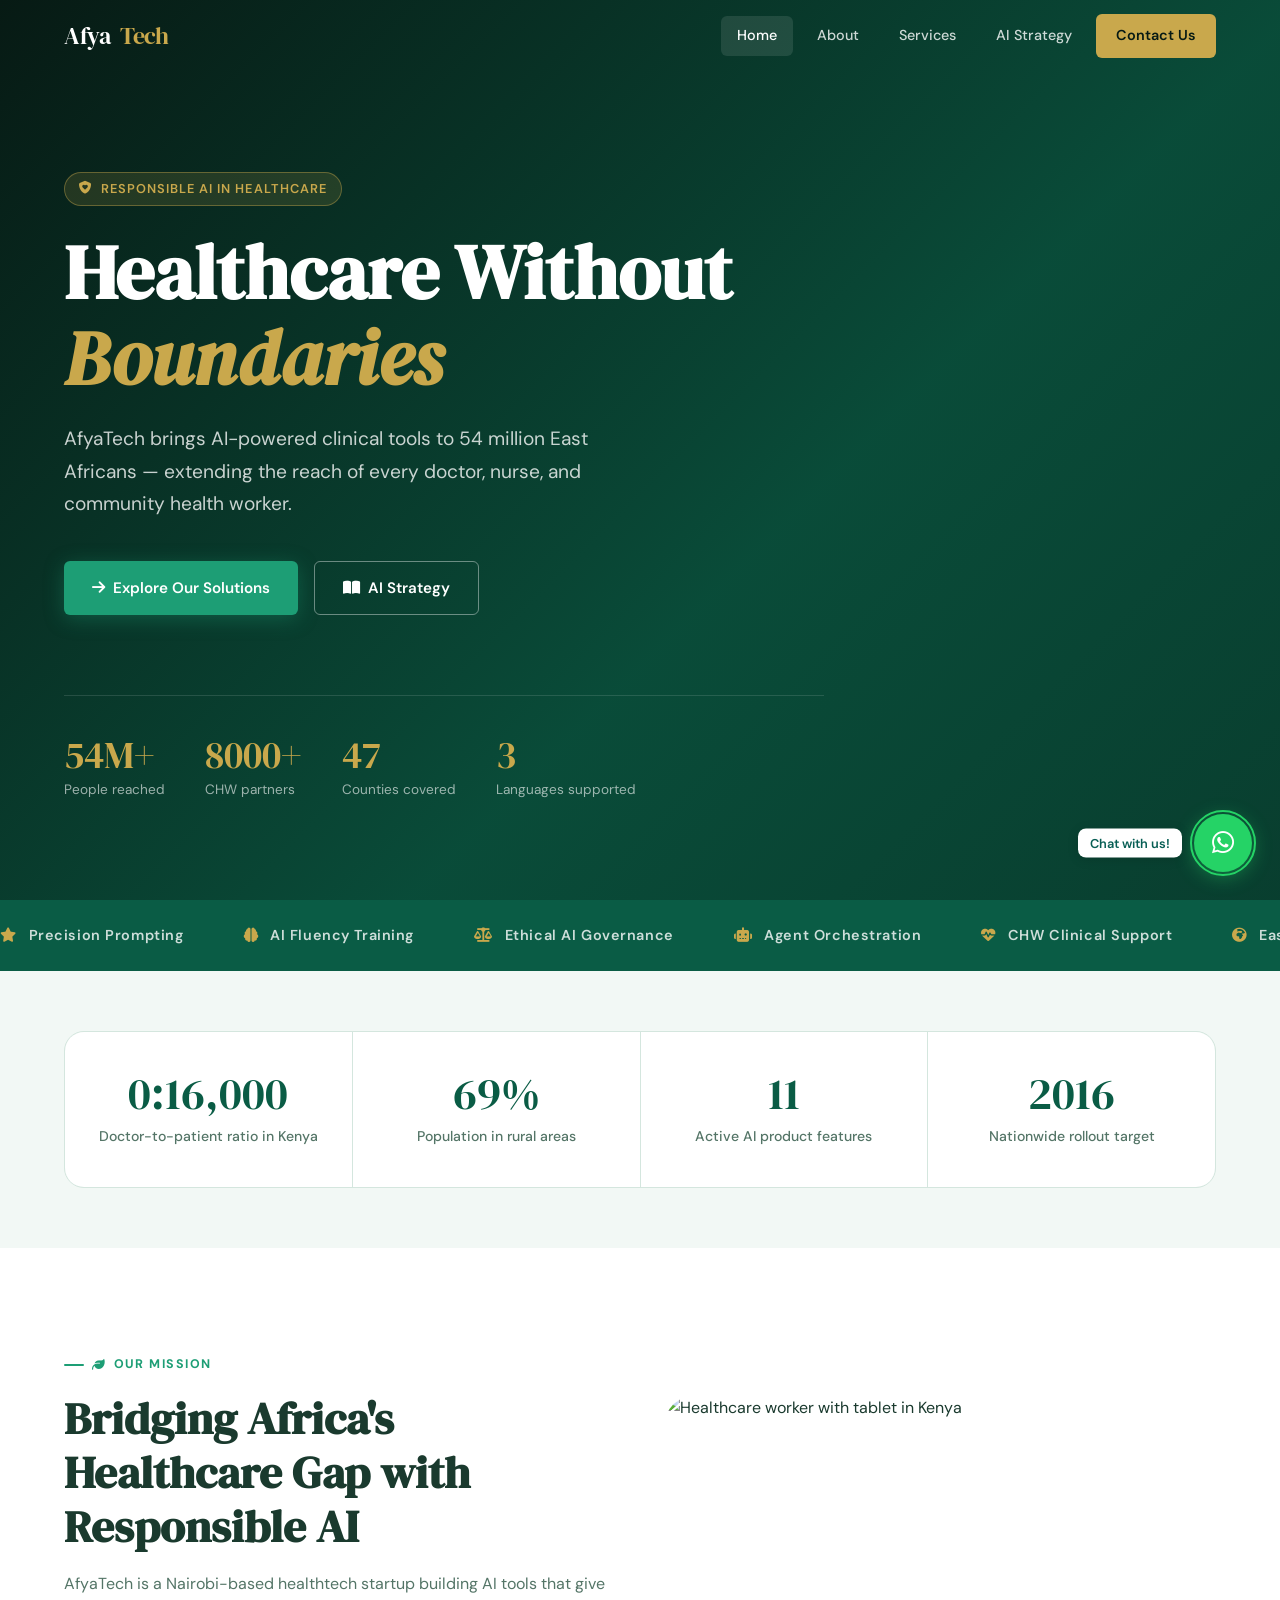
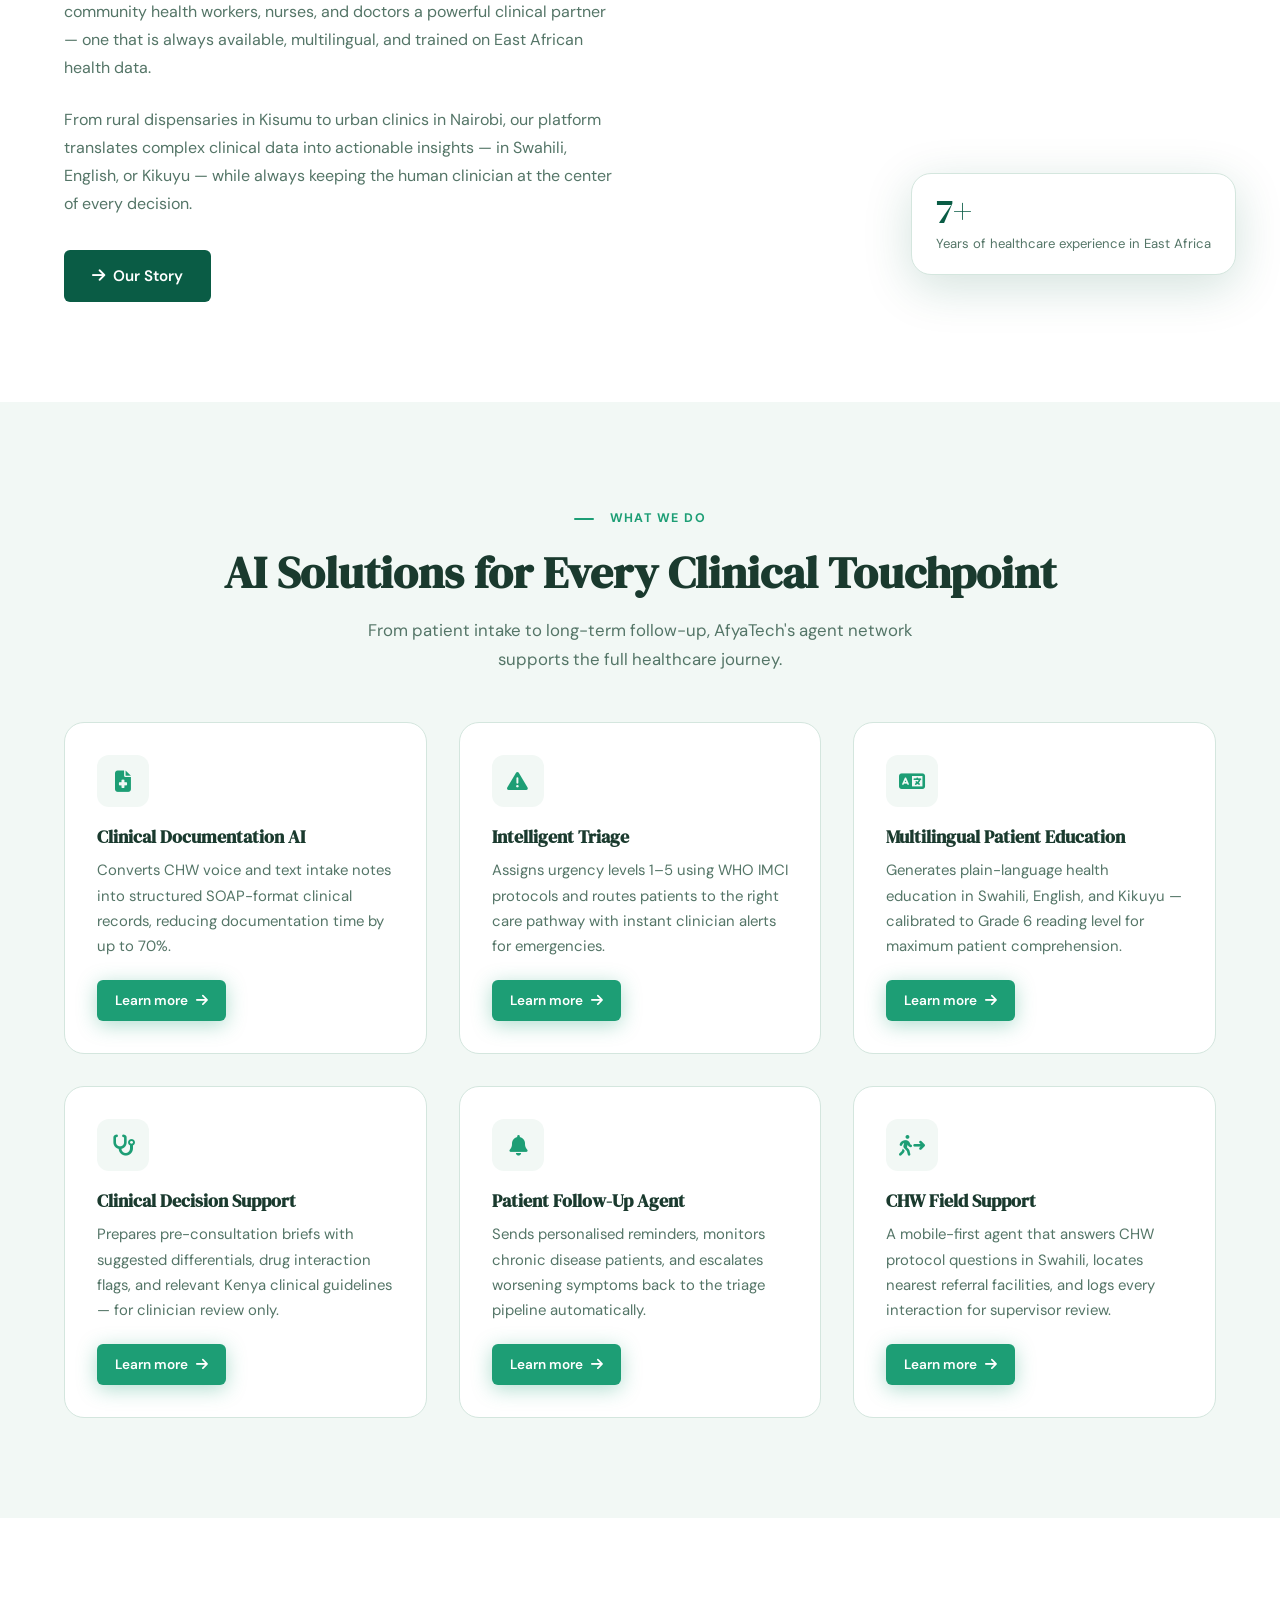
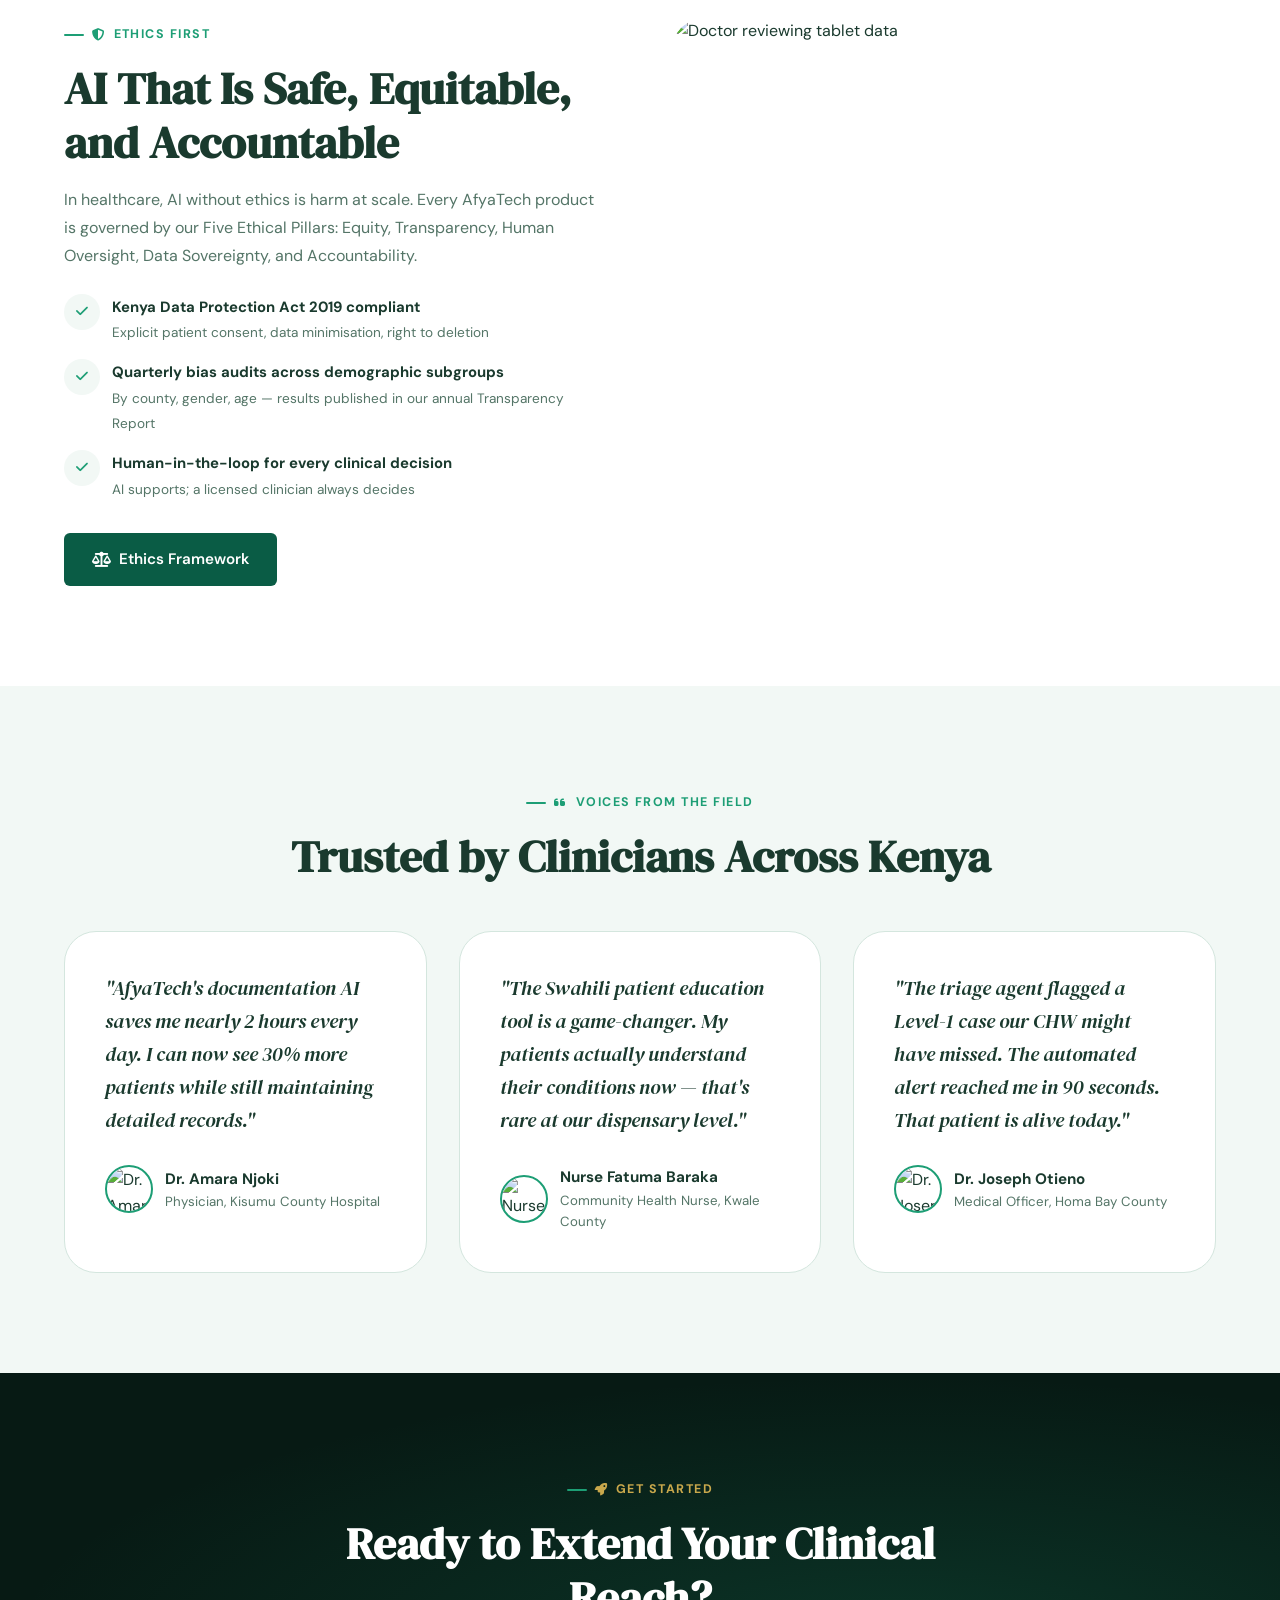
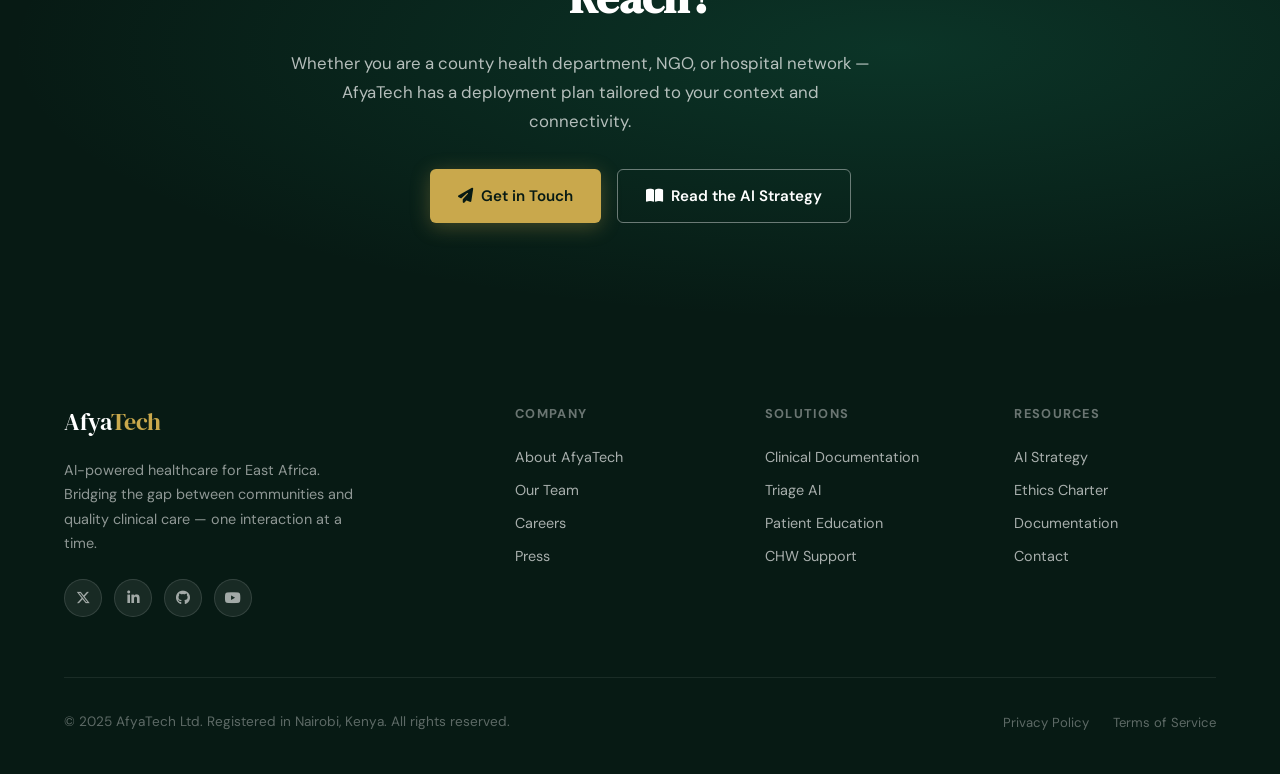
==== commit e13911a6: "Update on contact" ====
--- a/index.html
+++ b/index.html
@@ -6,6 +6,7 @@
   <title>AfyaTech — AI-Powered Healthcare for East Africa</title>
   <meta name="description" content="AfyaTech extends quality healthcare to underserved communities across East Africa using responsible, locally-grounded artificial intelligence." />
   <link rel="stylesheet" href="css/style.css" />
+  <link rel="stylesheet" href="css/whatsapp.css" />
   <link rel="stylesheet" href="https://cdnjs.cloudflare.com/ajax/libs/font-awesome/6.5.0/css/all.min.css" />
   <style>
     /* Home-specific styles */
@@ -406,7 +407,7 @@
         </div>
       </div>
       <div class="footer__bottom">
-        <p class="footer__copy">&copy; 2026 AfyaTech Ltd. Registered in Nairobi, Kenya. All rights reserved.</p>
+        <p class="footer__copy">&copy; 2025 AfyaTech Ltd. Registered in Nairobi, Kenya. All rights reserved.</p>
         <div style="display:flex;gap:24px;">
           <a href="#" style="font-size:.82rem;color:rgba(255,255,255,.35);">Privacy Policy</a>
           <a href="#" style="font-size:.82rem;color:rgba(255,255,255,.35);">Terms of Service</a>
@@ -416,5 +417,6 @@
   </footer>
 
   <script src="js/main.js"></script>
+  <script src="js/whatsapp.js"></script>
 </body>
 </html>
--- a/css/whatsapp.css
+++ b/css/whatsapp.css
@@ -0,0 +1,236 @@
+/* ============================================================
+   AfyaTech — WhatsApp Floating Widget
+   ============================================================ */
+
+.wa-widget {
+  position: fixed;
+  bottom: 28px;
+  right: 28px;
+  z-index: 9999;
+  display: flex;
+  flex-direction: column;
+  align-items: flex-end;
+  gap: 12px;
+}
+
+/* Bubble / Chat panel */
+.wa-panel {
+  width: 320px;
+  background: #fff;
+  border-radius: 16px;
+  box-shadow: 0 8px 40px rgba(0,0,0,.18);
+  overflow: hidden;
+  transform: scale(0.85) translateY(20px);
+  opacity: 0;
+  pointer-events: none;
+  transition: transform .3s cubic-bezier(.34,1.56,.64,1), opacity .25s ease;
+  transform-origin: bottom right;
+}
+.wa-panel.open {
+  transform: scale(1) translateY(0);
+  opacity: 1;
+  pointer-events: all;
+}
+
+/* Panel header */
+.wa-panel__head {
+  background: #075E54;
+  padding: 18px 20px;
+  display: flex;
+  align-items: center;
+  gap: 12px;
+}
+.wa-panel__avatar {
+  width: 44px; height: 44px;
+  border-radius: 50%;
+  background: #128C7E;
+  display: flex; align-items: center; justify-content: center;
+  font-size: 1.2rem;
+  color: #fff;
+  flex-shrink: 0;
+}
+.wa-panel__name {
+  font-size: .95rem;
+  font-weight: 700;
+  color: #fff;
+  margin: 0 0 2px;
+  font-family: 'DM Sans', sans-serif;
+}
+.wa-panel__status {
+  font-size: .75rem;
+  color: rgba(255,255,255,.7);
+  display: flex;
+  align-items: center;
+  gap: 5px;
+  font-family: 'DM Sans', sans-serif;
+}
+.wa-panel__status::before {
+  content: '';
+  width: 7px; height: 7px;
+  border-radius: 50%;
+  background: #25D366;
+  display: inline-block;
+}
+.wa-panel__close {
+  margin-left: auto;
+  background: none;
+  border: none;
+  color: rgba(255,255,255,.7);
+  font-size: 1.1rem;
+  cursor: pointer;
+  padding: 4px;
+  line-height: 1;
+  transition: color .2s;
+}
+.wa-panel__close:hover { color: #fff; }
+
+/* Chat area */
+.wa-panel__body {
+  background: #ECE5DD;
+  padding: 20px 16px;
+  min-height: 120px;
+  display: flex;
+  flex-direction: column;
+  gap: 10px;
+  background-image: url("data:image/svg+xml,%3Csvg width='60' height='60' viewBox='0 0 60 60' xmlns='http://www.w3.org/2000/svg'%3E%3Cg fill='none' fill-rule='evenodd'%3E%3Cg fill='%23c5b8aa' fill-opacity='0.15'%3E%3Cpath d='M36 34v-4h-2v4h-4v2h4v4h2v-4h4v-2h-4zm0-30V0h-2v4h-4v2h4v4h2V6h4V4h-4zM6 34v-4H4v4H0v2h4v4h2v-4h4v-2H6zM6 4V0H4v4H0v2h4v4h2V6h4V4H6z'/%3E%3C/g%3E%3C/g%3E%3C/svg%3E");
+}
+
+.wa-msg {
+  background: #fff;
+  border-radius: 8px 8px 8px 2px;
+  padding: 10px 14px 6px;
+  max-width: 86%;
+  box-shadow: 0 1px 2px rgba(0,0,0,.1);
+  align-self: flex-start;
+  position: relative;
+}
+.wa-msg::before {
+  content: '';
+  position: absolute;
+  left: -7px; top: 0;
+  border: 8px solid transparent;
+  border-top-color: #fff;
+  border-right-color: #fff;
+}
+.wa-msg p {
+  font-size: .88rem;
+  color: #111;
+  line-height: 1.5;
+  margin: 0 0 4px;
+  font-family: 'DM Sans', sans-serif;
+}
+.wa-msg__time {
+  font-size: .7rem;
+  color: #999;
+  text-align: right;
+  display: block;
+}
+
+/* CTA row */
+.wa-panel__footer {
+  padding: 14px 16px 18px;
+  background: #fff;
+}
+.wa-panel__cta {
+  display: flex;
+  align-items: center;
+  justify-content: center;
+  gap: 8px;
+  width: 100%;
+  padding: 13px;
+  background: #25D366;
+  color: #fff;
+  font-size: .93rem;
+  font-weight: 700;
+  border-radius: 10px;
+  border: none;
+  cursor: pointer;
+  font-family: 'DM Sans', sans-serif;
+  text-decoration: none;
+  transition: background .2s, transform .15s;
+}
+.wa-panel__cta:hover {
+  background: #1DA851;
+  transform: translateY(-1px);
+}
+.wa-panel__cta i { font-size: 1.1rem; }
+
+/* FAB toggle button */
+.wa-fab {
+  width: 58px; height: 58px;
+  border-radius: 50%;
+  background: #25D366;
+  border: none;
+  cursor: pointer;
+  display: flex; align-items: center; justify-content: center;
+  box-shadow: 0 4px 20px rgba(37,211,102,.45);
+  position: relative;
+  transition: transform .2s, box-shadow .2s;
+  flex-shrink: 0;
+}
+.wa-fab:hover {
+  transform: scale(1.08);
+  box-shadow: 0 6px 28px rgba(37,211,102,.55);
+}
+.wa-fab i {
+  font-size: 1.6rem;
+  color: #fff;
+  position: absolute;
+  transition: opacity .2s, transform .2s;
+}
+.wa-fab .fa-whatsapp  { opacity: 1;  transform: scale(1) rotate(0deg); }
+.wa-fab .fa-xmark     { opacity: 0;  transform: scale(0.5); }
+.wa-fab.active .fa-whatsapp { opacity: 0;  transform: scale(0.5); }
+.wa-fab.active .fa-xmark    { opacity: 1;  transform: scale(1); }
+
+/* Pulse ring */
+.wa-fab::after {
+  content: '';
+  position: absolute;
+  inset: -4px;
+  border-radius: 50%;
+  border: 2px solid #25D366;
+  animation: wa-pulse 2.2s ease-out infinite;
+}
+@keyframes wa-pulse {
+  0%   { transform: scale(1); opacity: .6; }
+  70%  { transform: scale(1.4); opacity: 0; }
+  100% { transform: scale(1.4); opacity: 0; }
+}
+
+/* Tooltip on first load */
+.wa-tooltip {
+  position: absolute;
+  right: 70px;
+  bottom: 50%;
+  transform: translateY(50%);
+  background: #fff;
+  color: #075E54;
+  font-size: .8rem;
+  font-weight: 600;
+  padding: 6px 12px;
+  border-radius: 8px;
+  box-shadow: 0 2px 12px rgba(0,0,0,.12);
+  white-space: nowrap;
+  pointer-events: none;
+  font-family: 'DM Sans', sans-serif;
+  animation: wa-tooltip-in .4s ease .8s both;
+}
+.wa-tooltip::after {
+  content: '';
+  position: absolute;
+  right: -6px; top: 50%;
+  transform: translateY(-50%);
+  border: 6px solid transparent;
+  border-left-color: #fff;
+}
+@keyframes wa-tooltip-in {
+  from { opacity: 0; transform: translateY(50%) translateX(-6px); }
+  to   { opacity: 1; transform: translateY(50%) translateX(0); }
+}
+.wa-tooltip.hidden { display: none; }
+
+@media (max-width: 480px) {
+  .wa-widget { bottom: 18px; right: 16px; }
+  .wa-panel  { width: calc(100vw - 32px); }
+}
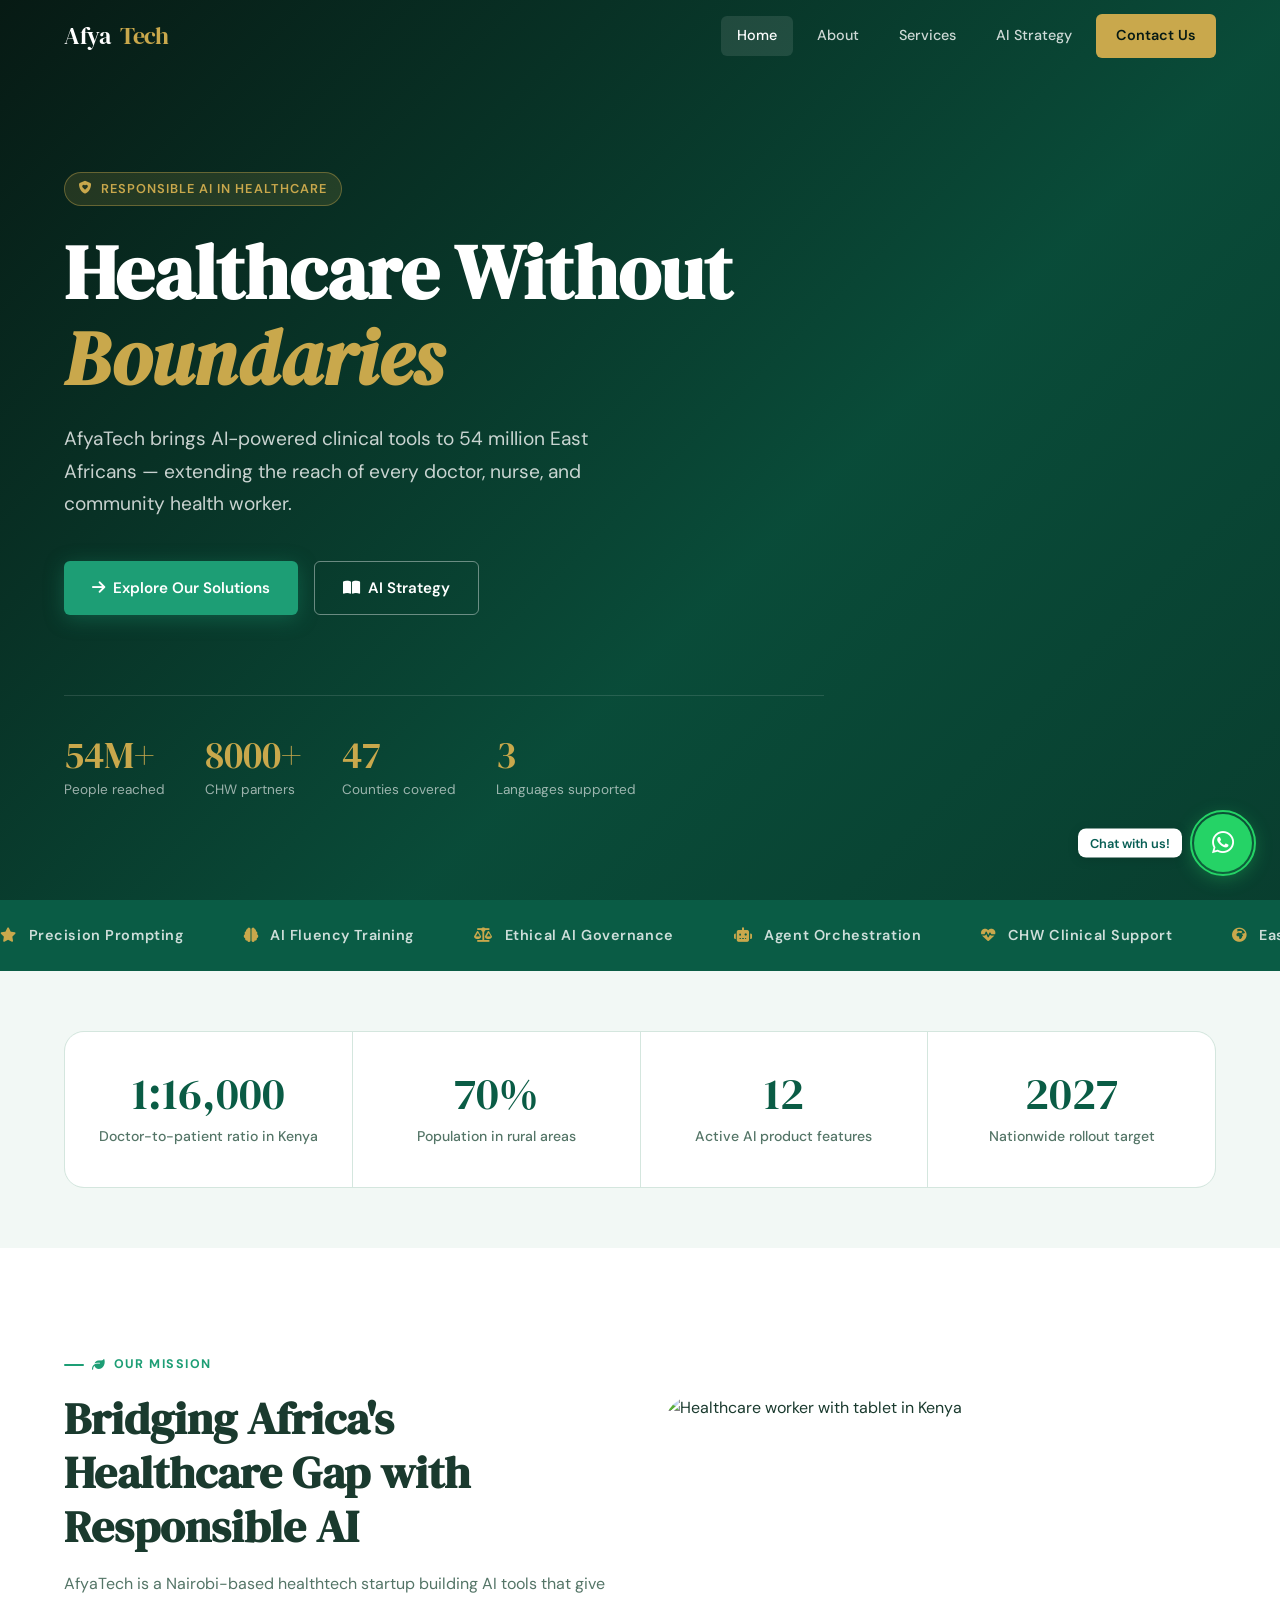
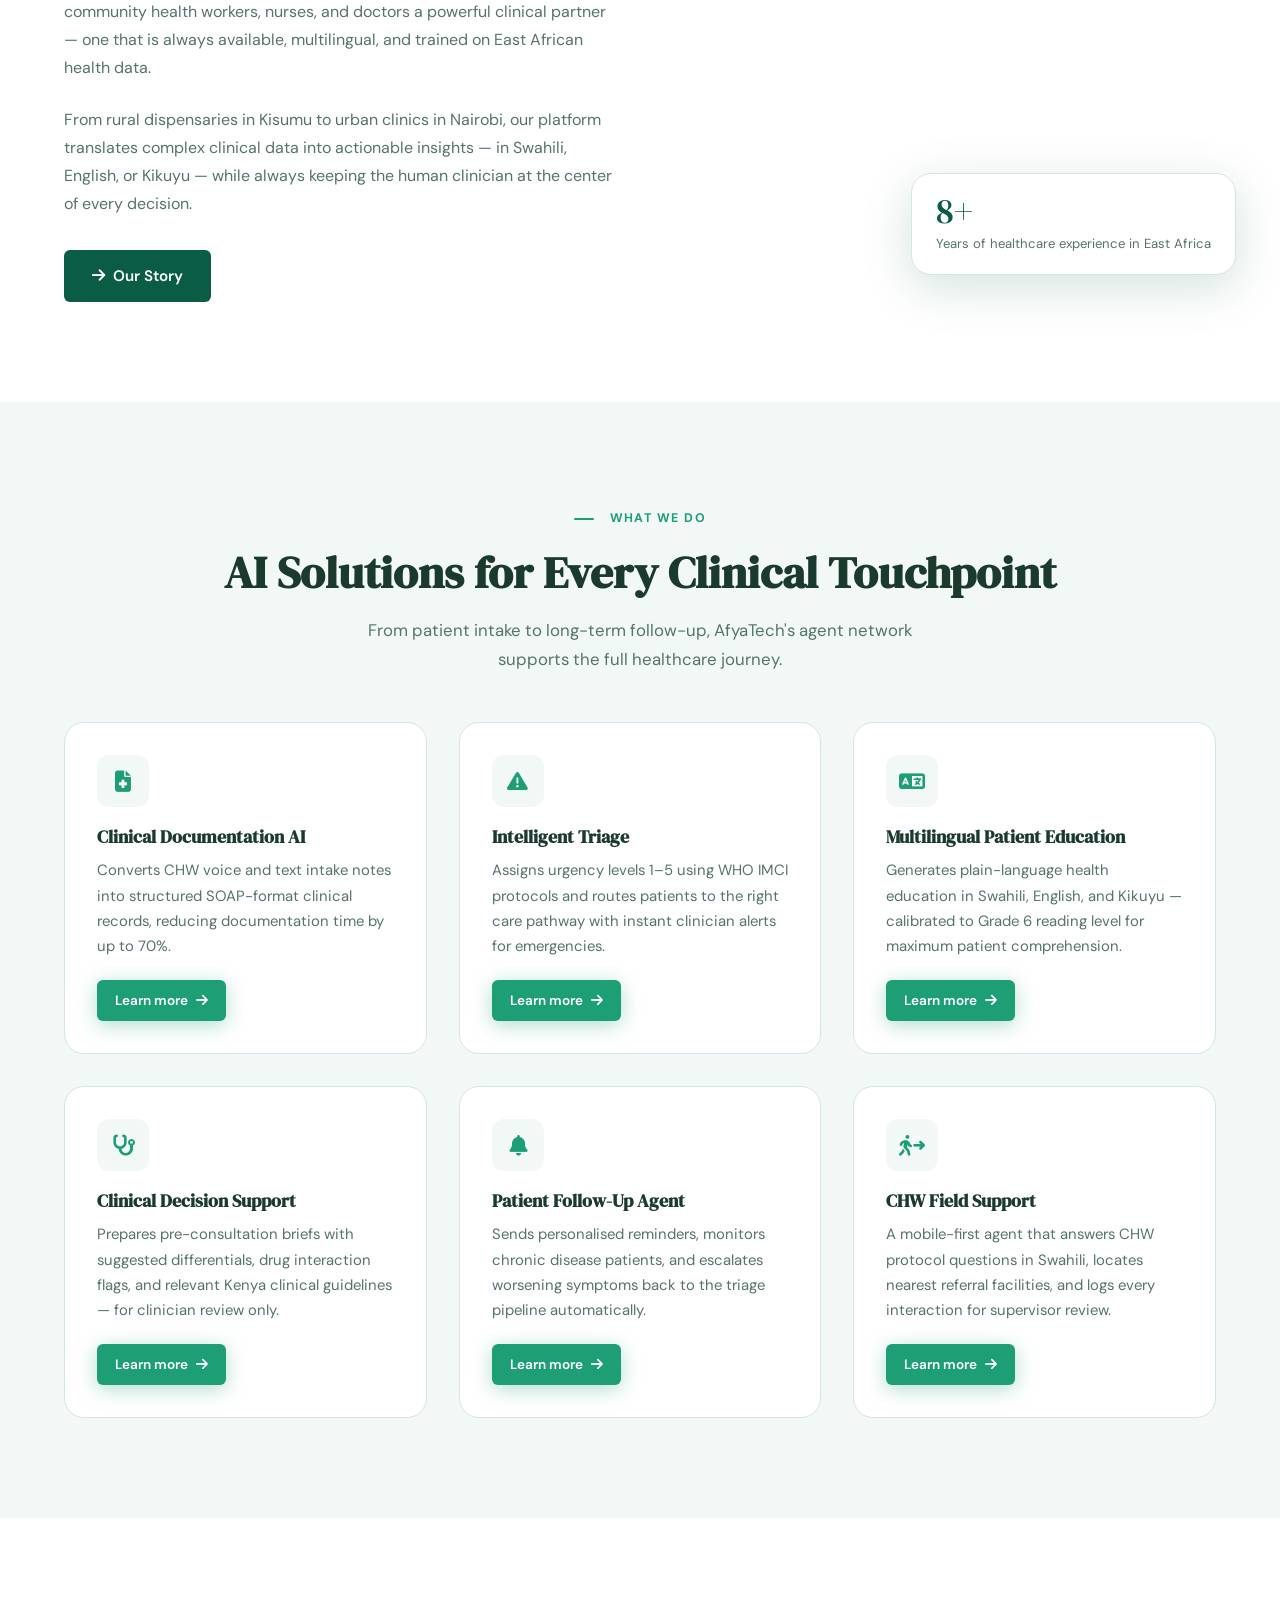
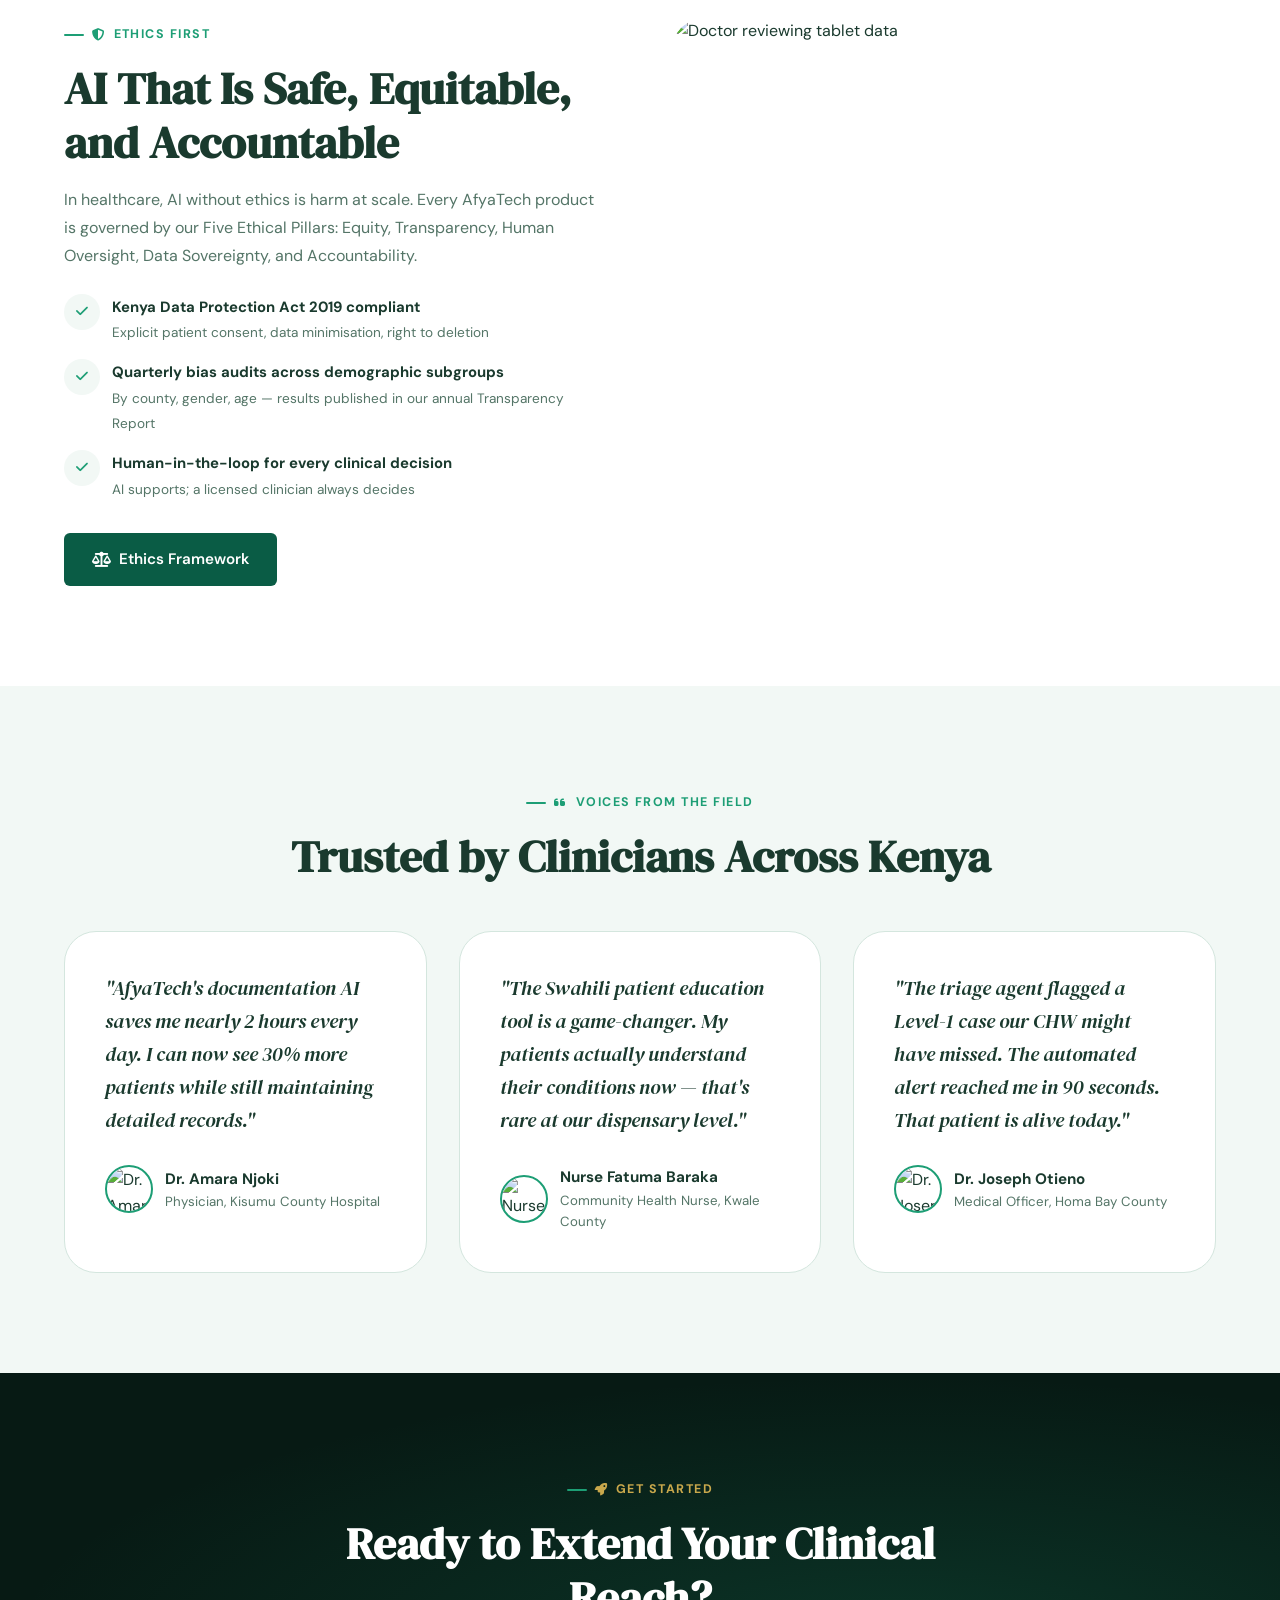
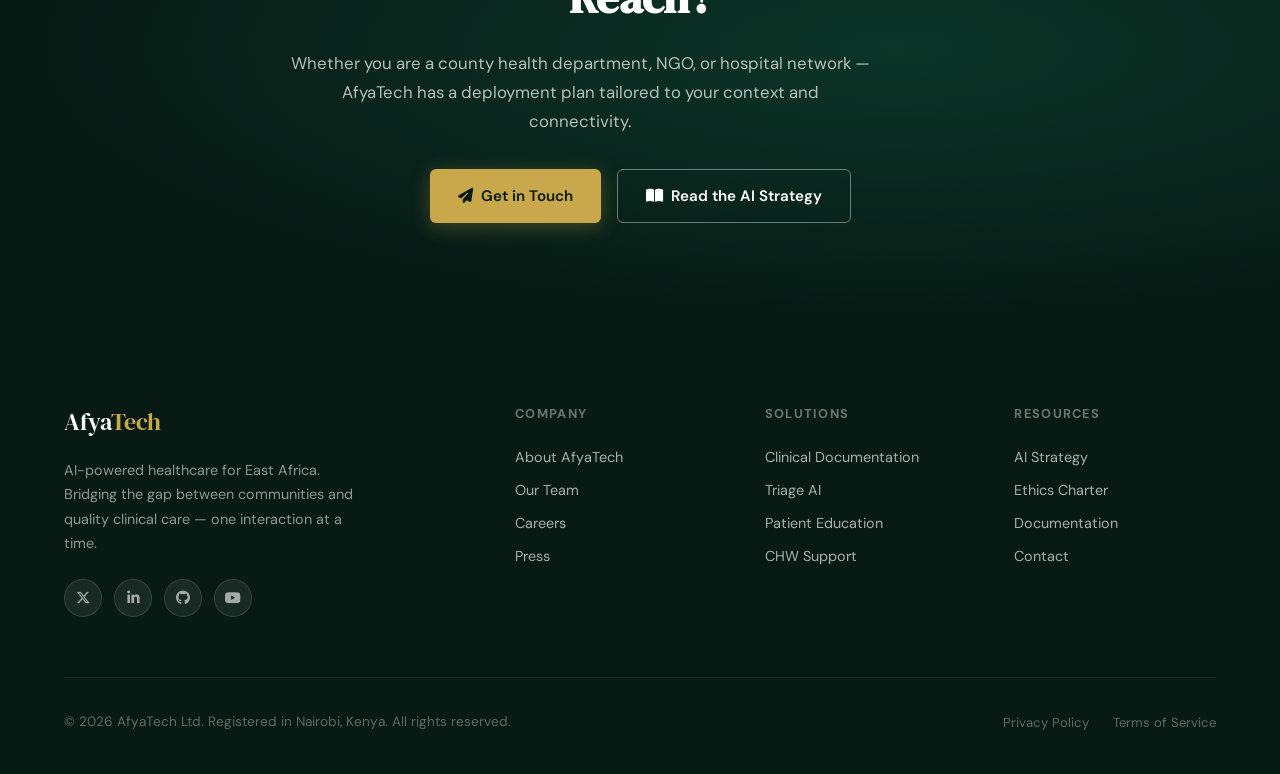
==== commit bb99330e: "Footer Update" ====
--- a/index.html
+++ b/index.html
@@ -407,7 +407,7 @@
         </div>
       </div>
       <div class="footer__bottom">
-        <p class="footer__copy">&copy; 2025 AfyaTech Ltd. Registered in Nairobi, Kenya. All rights reserved.</p>
+        <p class="footer__copy">&copy; 2026 AfyaTech Ltd. Registered in Nairobi, Kenya. All rights reserved.</p>
         <div style="display:flex;gap:24px;">
           <a href="#" style="font-size:.82rem;color:rgba(255,255,255,.35);">Privacy Policy</a>
           <a href="#" style="font-size:.82rem;color:rgba(255,255,255,.35);">Terms of Service</a>
